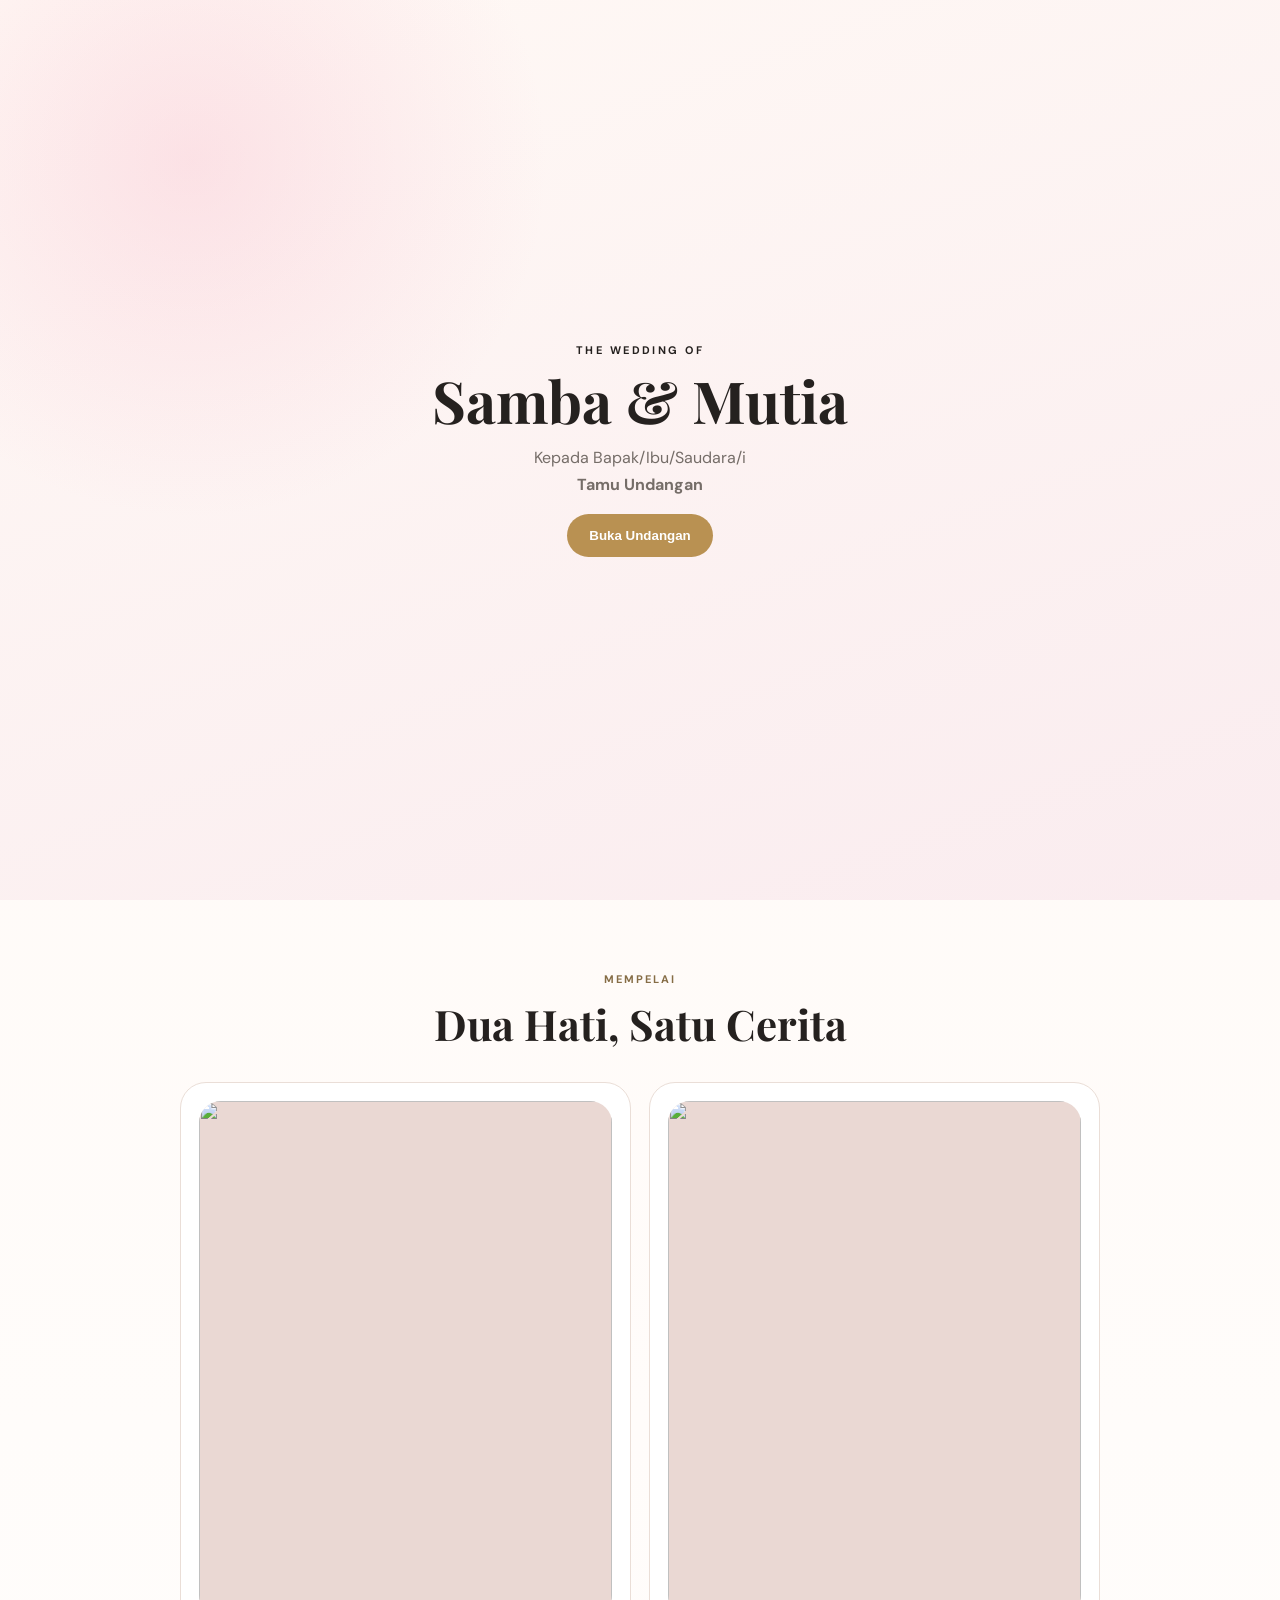
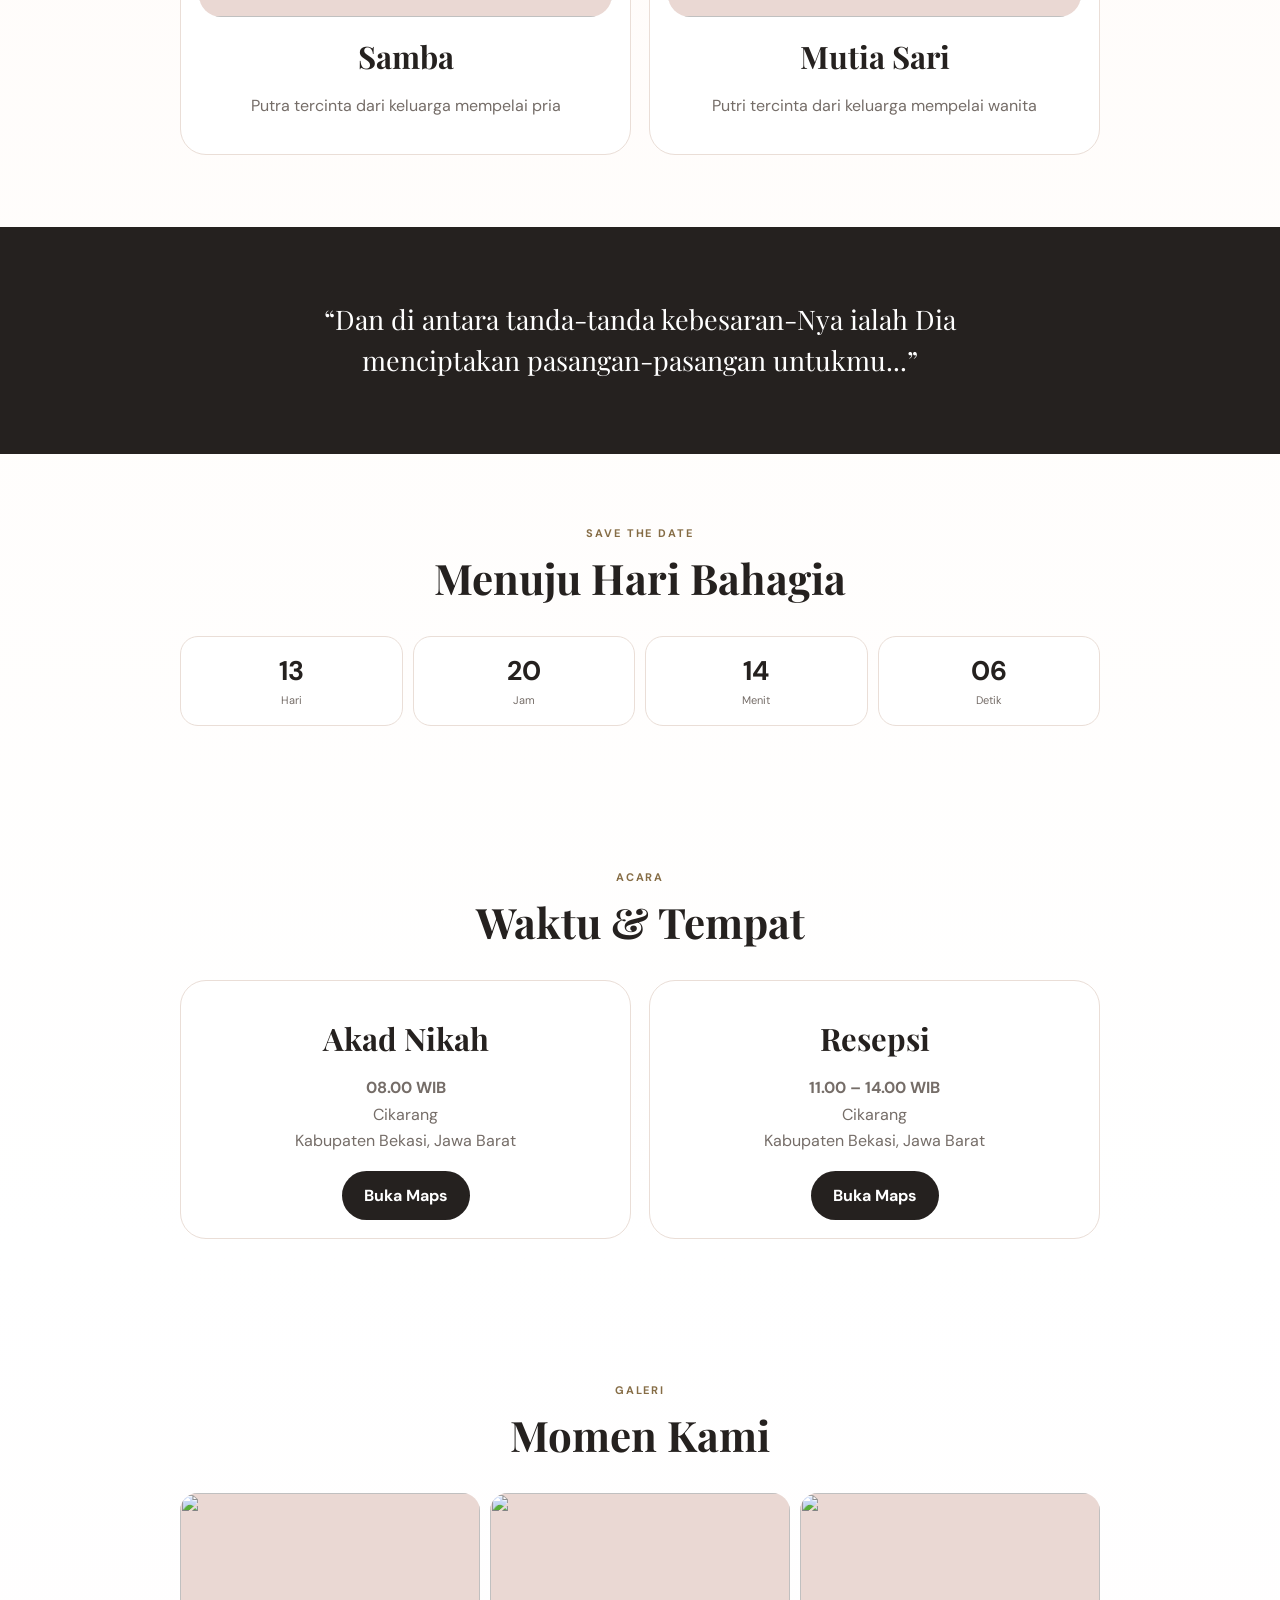
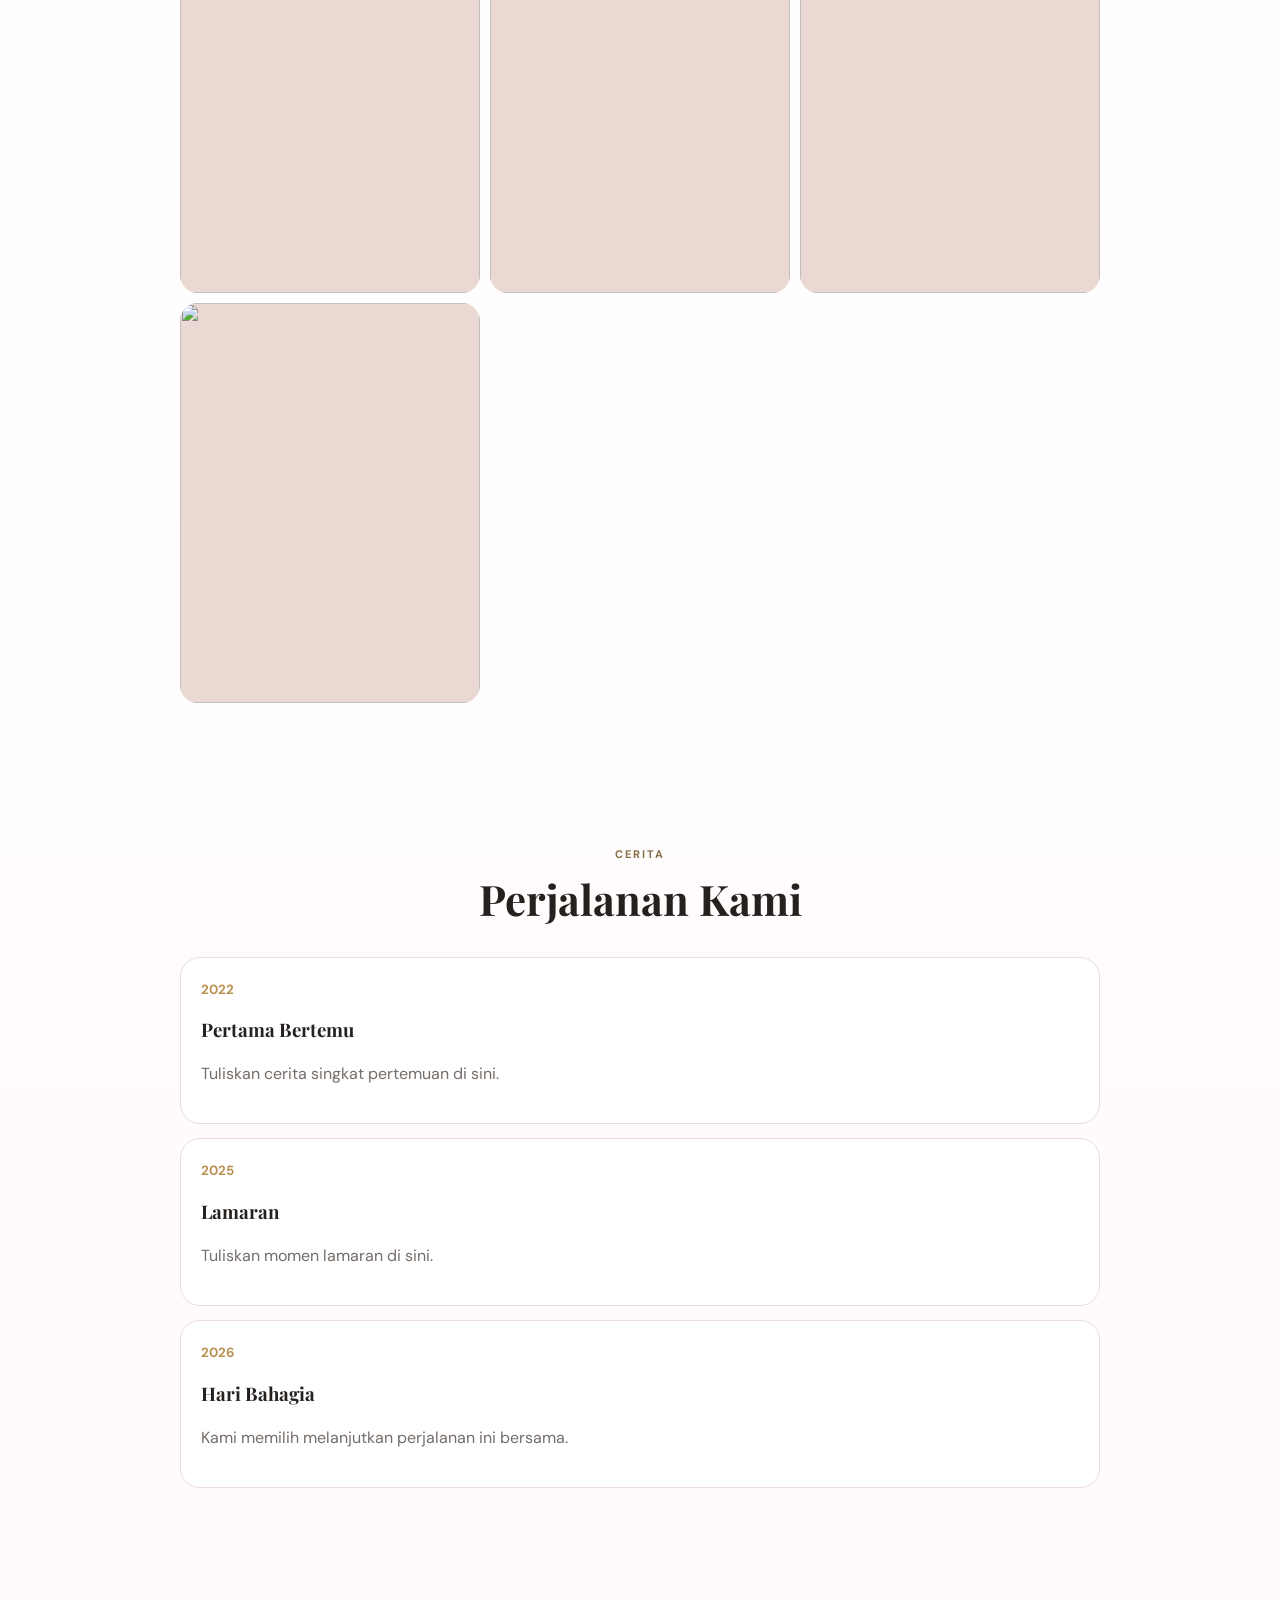
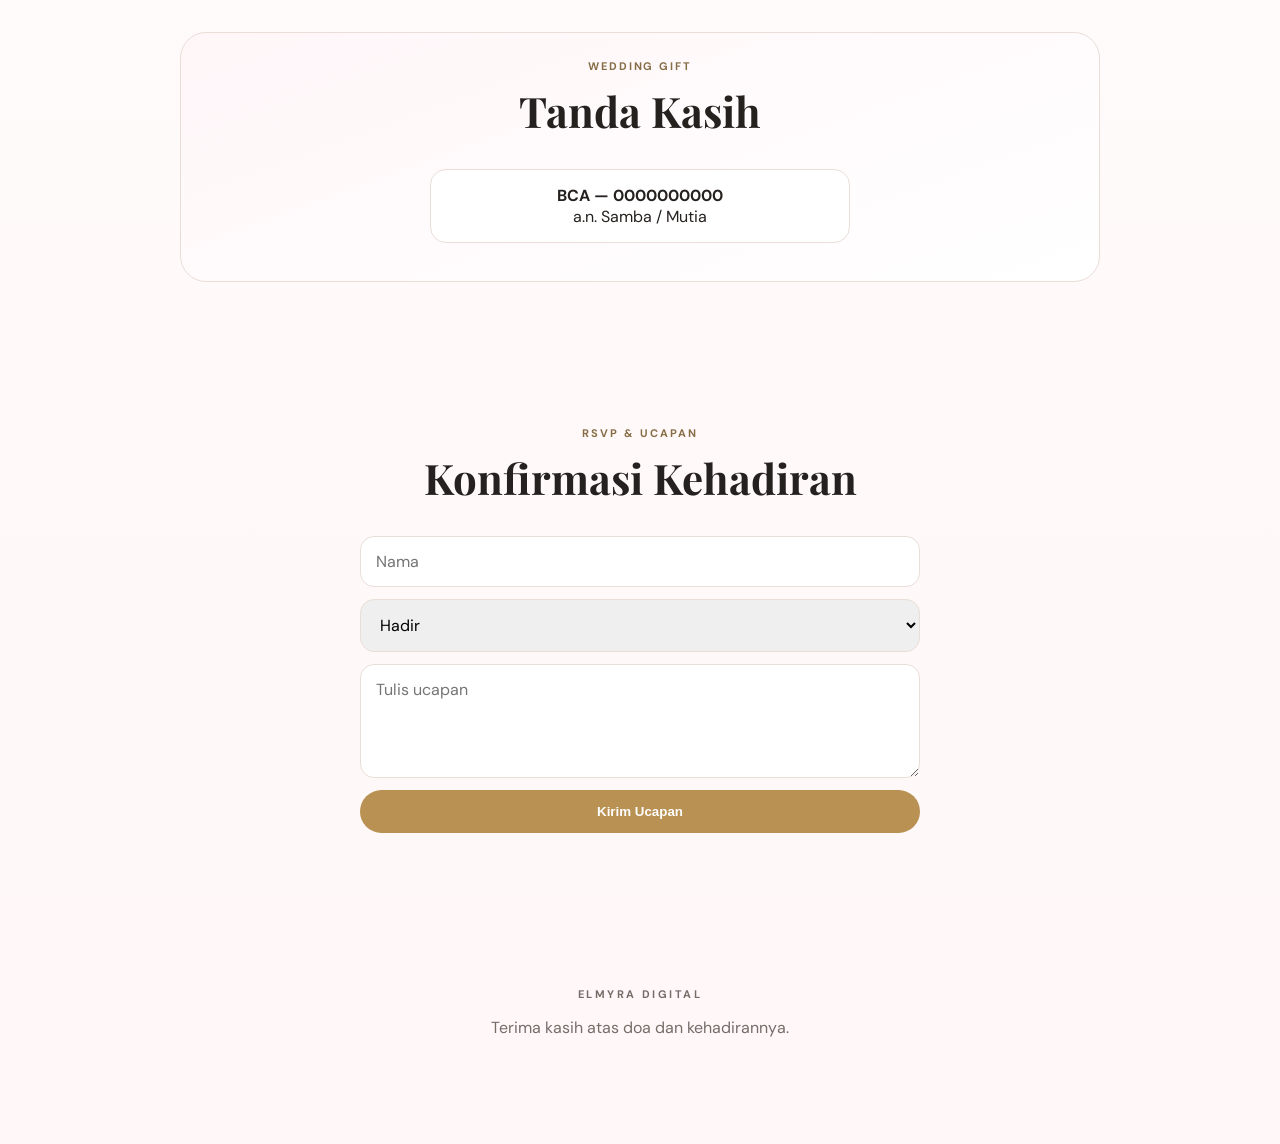
==== undangan/samba-mutia/index.html @ d0efc94f "Tambah sistem undangan digital" ====
<!doctype html>
<html lang="id">
<head>
<meta charset="utf-8">
<meta name="viewport" content="width=device-width,initial-scale=1,viewport-fit=cover">
<title>Undangan Pernikahan — Elmyra Digital</title>
<meta name="theme-color" content="#fff9f5">
<link rel="preconnect" href="https://fonts.googleapis.com">
<link rel="preconnect" href="https://fonts.gstatic.com" crossorigin>
<link href="https://fonts.googleapis.com/css2?family=DM+Sans:wght@400;500;600;700&family=Playfair+Display:wght@500;600;700&display=swap" rel="stylesheet">
<style>
:root{--bg:#fff9f5;--ink:#25211f;--muted:#756d68;--gold:#b99152;--pink:#f7b9ca;--line:#eaded7;--card:#fff}
*{box-sizing:border-box}html{scroll-behavior:smooth}body{margin:0;font-family:'DM Sans',sans-serif;background:linear-gradient(180deg,#fff9f5,#fff 48%,#fff7f8);color:var(--ink);overflow-x:hidden}h1,h2,h3{font-family:'Playfair Display',serif}img{width:100%;height:100%;object-fit:cover;display:block}
.cover{position:fixed;inset:0;z-index:999;background:radial-gradient(circle at 15% 18%,rgba(247,185,202,.35),transparent 27%),linear-gradient(160deg,#fff9f5,#faecef);display:grid;place-items:center;padding:24px;transition:.8s}.cover.hidden{opacity:0;visibility:hidden;pointer-events:none}.cover-card{text-align:center;max-width:430px}.mini{letter-spacing:.22em;font-size:11px;font-weight:700}.cover h1{font-size:58px;line-height:.95;margin:16px 0}.cover p{color:var(--muted);line-height:1.7}
.open-btn,.btn{border:0;border-radius:999px;padding:14px 22px;font-weight:700;cursor:pointer}.open-btn{background:var(--gold);color:#fff}.music{position:fixed;right:16px;bottom:18px;z-index:60;width:50px;height:50px;border:0;border-radius:50%;background:#25211f;color:#fff}
.hero{min-height:100svh;display:grid;place-items:center;text-align:center;padding:84px 20px 60px;background:radial-gradient(circle at 88% 15%,rgba(247,185,202,.28),transparent 25%),radial-gradient(circle at 10% 80%,rgba(185,145,82,.12),transparent 23%)}.hero-inner{max-width:680px}.hero .label{letter-spacing:.26em;font-size:12px;font-weight:700}.hero h1{font-size:clamp(54px,15vw,94px);line-height:.9;margin:18px 0}.amp{color:var(--gold)}.hero p{color:var(--muted);line-height:1.75}.date-pill{display:inline-block;margin-top:14px;border:1px solid var(--gold);padding:10px 16px;border-radius:999px;color:#6f5630;font-weight:700}
.container{width:min(920px,calc(100% - 28px));margin:auto}section{padding:72px 0}.eyebrow{text-align:center;letter-spacing:.18em;font-size:11px;font-weight:700;color:#866d46}.section-title{text-align:center;font-size:42px;margin:10px 0 30px}
.couple,.events{display:grid;grid-template-columns:1fr 1fr;gap:18px}.person,.event{background:#fff;border:1px solid var(--line);border-radius:26px;padding:18px;text-align:center}.photo{aspect-ratio:4/5;border-radius:22px;overflow:hidden;background:#ead8d3}.person h3,.event h3{font-size:31px;margin:18px 0 6px}.person p,.event p{color:var(--muted);line-height:1.65}
.quote{background:#25211f;color:#fff;text-align:center;padding:72px 20px}.quote p{max-width:720px;margin:auto;font-family:'Playfair Display';font-size:27px;line-height:1.55}
.countdown{display:grid;grid-template-columns:repeat(4,1fr);gap:10px}.count{background:#fff;border:1px solid var(--line);border-radius:18px;padding:16px 8px;text-align:center}.count strong{font-size:27px;display:block}.count span{font-size:11px;color:var(--muted)}
.btn{display:inline-block;background:#25211f;color:#fff;text-decoration:none}.gallery{display:grid;grid-template-columns:repeat(3,1fr);gap:10px}.gallery div{aspect-ratio:3/4;border-radius:18px;overflow:hidden;background:#ead8d3}.story{display:grid;gap:14px}.story-item{background:#fff;border:1px solid var(--line);border-radius:20px;padding:20px}.story-item small{color:var(--gold);font-weight:700}.story-item p{color:var(--muted);line-height:1.65}
.gift{background:linear-gradient(160deg,#fff6f8,#fff);border:1px solid var(--line);border-radius:26px;padding:26px;text-align:center}.bank{margin:12px auto;max-width:420px;padding:15px;border-radius:16px;background:#fff;border:1px solid var(--line)}
.rsvp{display:grid;gap:12px;max-width:560px;margin:auto}.rsvp input,.rsvp textarea,.rsvp select{width:100%;padding:14px 15px;border:1px solid var(--line);border-radius:14px;font:inherit}.guest-list{display:grid;gap:10px;margin-top:22px}.guest{background:#fff;border:1px solid var(--line);border-radius:16px;padding:14px}.guest small{color:var(--muted)}
footer{text-align:center;padding:60px 20px 90px;color:var(--muted)}.reveal{opacity:0;transform:translateY(20px);transition:.7s}.reveal.show{opacity:1;transform:none}
@media(max-width:700px){.couple,.events{grid-template-columns:1fr}.gallery{grid-template-columns:1fr 1fr}.section-title{font-size:36px}.countdown{gap:6px}.hero h1{font-size:58px}}
</style>
</head>
<body>
<div class="cover" id="cover"><div class="cover-card"><div class="mini">THE WEDDING OF</div><h1 id="coverNames">NAMA & NAMA</h1><p>Kepada Bapak/Ibu/Saudara/i<br><strong id="guestName">Tamu Undangan</strong></p><button class="open-btn" id="openInvite">Buka Undangan</button></div></div>
<button class="music" id="musicBtn">♫</button><audio id="music" loop></audio>
<section class="hero"><div class="hero-inner reveal"><div class="label">THE WEDDING OF</div><h1><span id="groomName"></span> <span class="amp">&</span><br><span id="brideName"></span></h1><p id="heroText"></p><div class="date-pill" id="eventDateText"></div></div></section>
<section><div class="container"><div class="eyebrow">MEMPELAI</div><h2 class="section-title">Dua Hati, Satu Cerita</h2><div class="couple"><article class="person reveal"><div class="photo"><img id="groomPhoto"></div><h3 id="groomFull"></h3><p id="groomParents"></p></article><article class="person reveal"><div class="photo"><img id="bridePhoto"></div><h3 id="brideFull"></h3><p id="brideParents"></p></article></div></div></section>
<section class="quote"><p id="quoteText"></p></section>
<section><div class="container"><div class="eyebrow">SAVE THE DATE</div><h2 class="section-title">Menuju Hari Bahagia</h2><div class="countdown"><div class="count"><strong id="days">00</strong><span>Hari</span></div><div class="count"><strong id="hours">00</strong><span>Jam</span></div><div class="count"><strong id="minutes">00</strong><span>Menit</span></div><div class="count"><strong id="seconds">00</strong><span>Detik</span></div></div></div></section>
<section><div class="container"><div class="eyebrow">ACARA</div><h2 class="section-title">Waktu & Tempat</h2><div class="events"><article class="event reveal"><h3>Akad Nikah</h3><p id="akadDetail"></p><a class="btn" id="akadMap" target="_blank">Buka Maps</a></article><article class="event reveal"><h3>Resepsi</h3><p id="receptionDetail"></p><a class="btn" id="receptionMap" target="_blank">Buka Maps</a></article></div></div></section>
<section><div class="container"><div class="eyebrow">GALERI</div><h2 class="section-title">Momen Kami</h2><div class="gallery" id="gallery"></div></div></section>
<section><div class="container"><div class="eyebrow">CERITA</div><h2 class="section-title">Perjalanan Kami</h2><div class="story" id="story"></div></div></section>
<section><div class="container"><div class="gift reveal"><div class="eyebrow">WEDDING GIFT</div><h2 class="section-title">Tanda Kasih</h2><div id="banks"></div></div></div></section>
<section><div class="container"><div class="eyebrow">RSVP & UCAPAN</div><h2 class="section-title">Konfirmasi Kehadiran</h2><form class="rsvp" id="rsvpForm"><input id="name" placeholder="Nama" required><select id="attendance"><option>Hadir</option><option>Tidak Hadir</option></select><textarea id="message" rows="4" placeholder="Tulis ucapan"></textarea><button class="open-btn">Kirim Ucapan</button></form><div class="guest-list" id="guestList"></div></div></section>
<footer><div class="mini">ELMYRA DIGITAL</div><p>Terima kasih atas doa dan kehadirannya.</p></footer>
<script>
const CONFIG={
slug:'samba-mutia',
groom:{name:'Samba',short:'Samba',parents:'Putra tercinta dari keluarga mempelai pria',photo:'https://images.unsplash.com/photo-1519741497674-611481863552?auto=format&fit=crop&w=900&q=80'},
bride:{name:'Mutia Sari',short:'Mutia',parents:'Putri tercinta dari keluarga mempelai wanita',photo:'https://images.unsplash.com/photo-1511285560929-80b456fea0bc?auto=format&fit=crop&w=900&q=80'},
eventDate:'2026-12-20T09:00:00+07:00',eventDateText:'Minggu, 20 Desember 2026',
heroText:'Dengan penuh rasa syukur, kami mengundang Anda untuk hadir dan menjadi bagian dari hari bahagia kami.',
quote:'“Dan di antara tanda-tanda kebesaran-Nya ialah Dia menciptakan pasangan-pasangan untukmu...”',
music:'',
akad:{time:'08.00 WIB',place:'Cikarang',address:'Kabupaten Bekasi, Jawa Barat',map:'https://maps.google.com'},
reception:{time:'11.00 – 14.00 WIB',place:'Cikarang',address:'Kabupaten Bekasi, Jawa Barat',map:'https://maps.google.com'},
gallery:['https://images.unsplash.com/photo-1519741497674-611481863552?auto=format&fit=crop&w=900&q=80','https://images.unsplash.com/photo-1511285560929-80b456fea0bc?auto=format&fit=crop&w=900&q=80','https://images.unsplash.com/photo-1519225421980-715cb0215aed?auto=format&fit=crop&w=900&q=80','https://images.unsplash.com/photo-1519741347686-c1e0aadf4611?auto=format&fit=crop&w=900&q=80'],
story:[{date:'2022',title:'Pertama Bertemu',text:'Tuliskan cerita singkat pertemuan di sini.'},{date:'2025',title:'Lamaran',text:'Tuliskan momen lamaran di sini.'},{date:'2026',title:'Hari Bahagia',text:'Kami memilih melanjutkan perjalanan ini bersama.'}],
banks:[{bank:'BCA',number:'0000000000',name:'Samba / Mutia'}]
};
const $=s=>document.querySelector(s),set=(s,v)=>$(s).textContent=v;
function render(){set('#coverNames',`${CONFIG.groom.short} & ${CONFIG.bride.short}`);set('#groomName',CONFIG.groom.short);set('#brideName',CONFIG.bride.short);set('#groomFull',CONFIG.groom.name);set('#brideFull',CONFIG.bride.name);set('#groomParents',CONFIG.groom.parents);set('#brideParents',CONFIG.bride.parents);set('#heroText',CONFIG.heroText);set('#eventDateText',CONFIG.eventDateText);set('#quoteText',CONFIG.quote);$('#groomPhoto').src=CONFIG.groom.photo;$('#bridePhoto').src=CONFIG.bride.photo;$('#music').src=CONFIG.music;$('#akadDetail').innerHTML=`<strong>${CONFIG.akad.time}</strong><br>${CONFIG.akad.place}<br>${CONFIG.akad.address}`;$('#receptionDetail').innerHTML=`<strong>${CONFIG.reception.time}</strong><br>${CONFIG.reception.place}<br>${CONFIG.reception.address}`;$('#akadMap').href=CONFIG.akad.map;$('#receptionMap').href=CONFIG.reception.map;$('#gallery').innerHTML=CONFIG.gallery.map(x=>`<div class="reveal"><img src="${x}"></div>`).join('');$('#story').innerHTML=CONFIG.story.map(x=>`<article class="story-item reveal"><small>${x.date}</small><h3>${x.title}</h3><p>${x.text}</p></article>`).join('');$('#banks').innerHTML=CONFIG.banks.map(x=>`<div class="bank"><strong>${x.bank} — ${x.number}</strong><br>a.n. ${x.name}</div>`).join('');const q=new URLSearchParams(location.search).get('to');if(q)set('#guestName',q.replaceAll('+',' '))}
function tick(){const d=new Date(CONFIG.eventDate)-new Date();if(d<=0)return;set('#days',String(Math.floor(d/86400000)).padStart(2,'0'));set('#hours',String(Math.floor(d/3600000)%24).padStart(2,'0'));set('#minutes',String(Math.floor(d/60000)%60).padStart(2,'0'));set('#seconds',String(Math.floor(d/1000)%60).padStart(2,'0'))}
let playing=false;$('#openInvite').onclick=async()=>{$('#cover').classList.add('hidden');if(CONFIG.music){try{await $('#music').play();playing=true}catch(e){}}};$('#musicBtn').onclick=async()=>{if(!CONFIG.music)return alert('Musik belum diatur.');if(playing){$('#music').pause();playing=false}else{await $('#music').play();playing=true}};
$('#rsvpForm').onsubmit=e=>{e.preventDefault();const k='elmyra-rsvp-'+CONFIG.slug,arr=JSON.parse(localStorage.getItem(k)||'[]');arr.unshift({name:$('#name').value,attendance:$('#attendance').value,message:$('#message').value});localStorage.setItem(k,JSON.stringify(arr));draw();e.target.reset()};function draw(){const arr=JSON.parse(localStorage.getItem('elmyra-rsvp-'+CONFIG.slug)||'[]');$('#guestList').innerHTML=arr.map(x=>`<div class="guest"><strong>${x.name} · ${x.attendance}</strong><br><small>${x.message||'—'}</small></div>`).join('')}
const io=new IntersectionObserver(es=>es.forEach(e=>{if(e.isIntersecting)e.target.classList.add('show')}),{threshold:.12});render();tick();setInterval(tick,1000);draw();document.querySelectorAll('.reveal').forEach(x=>io.observe(x));
</script>
</body></html>
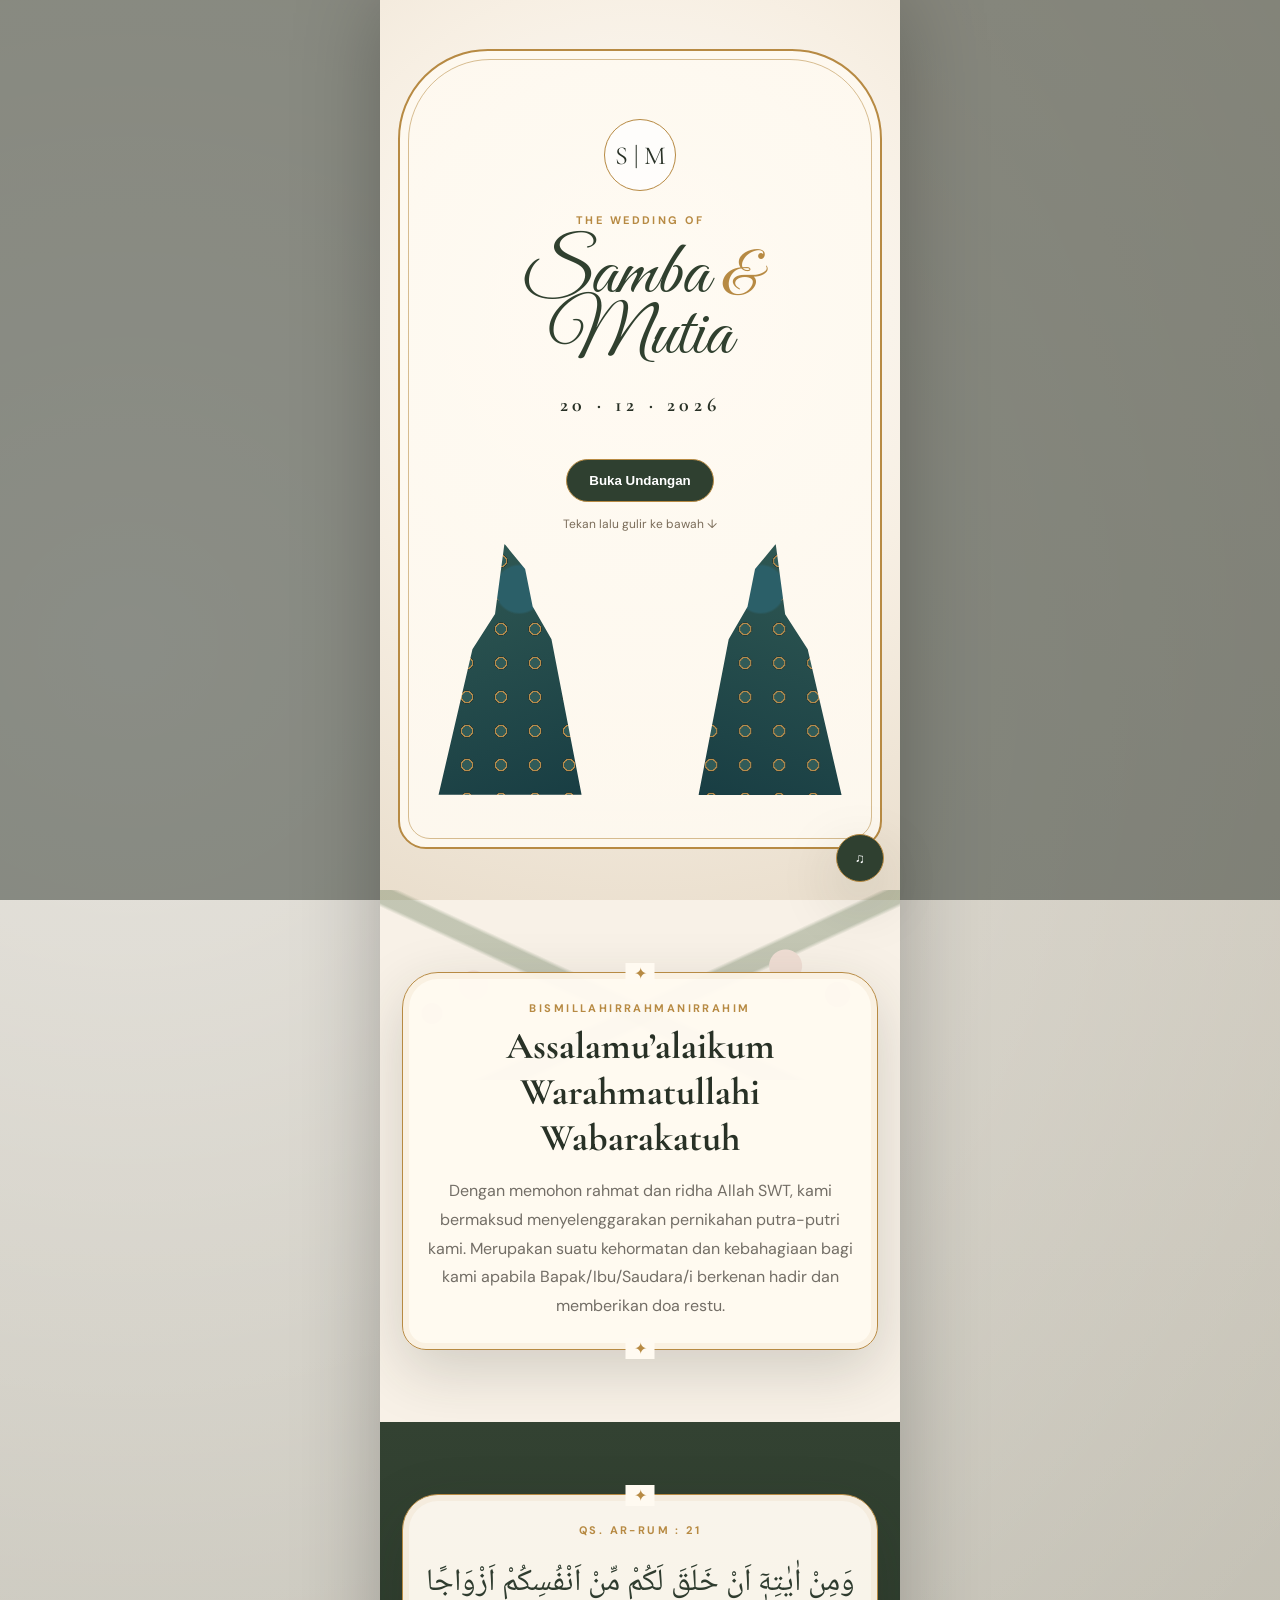
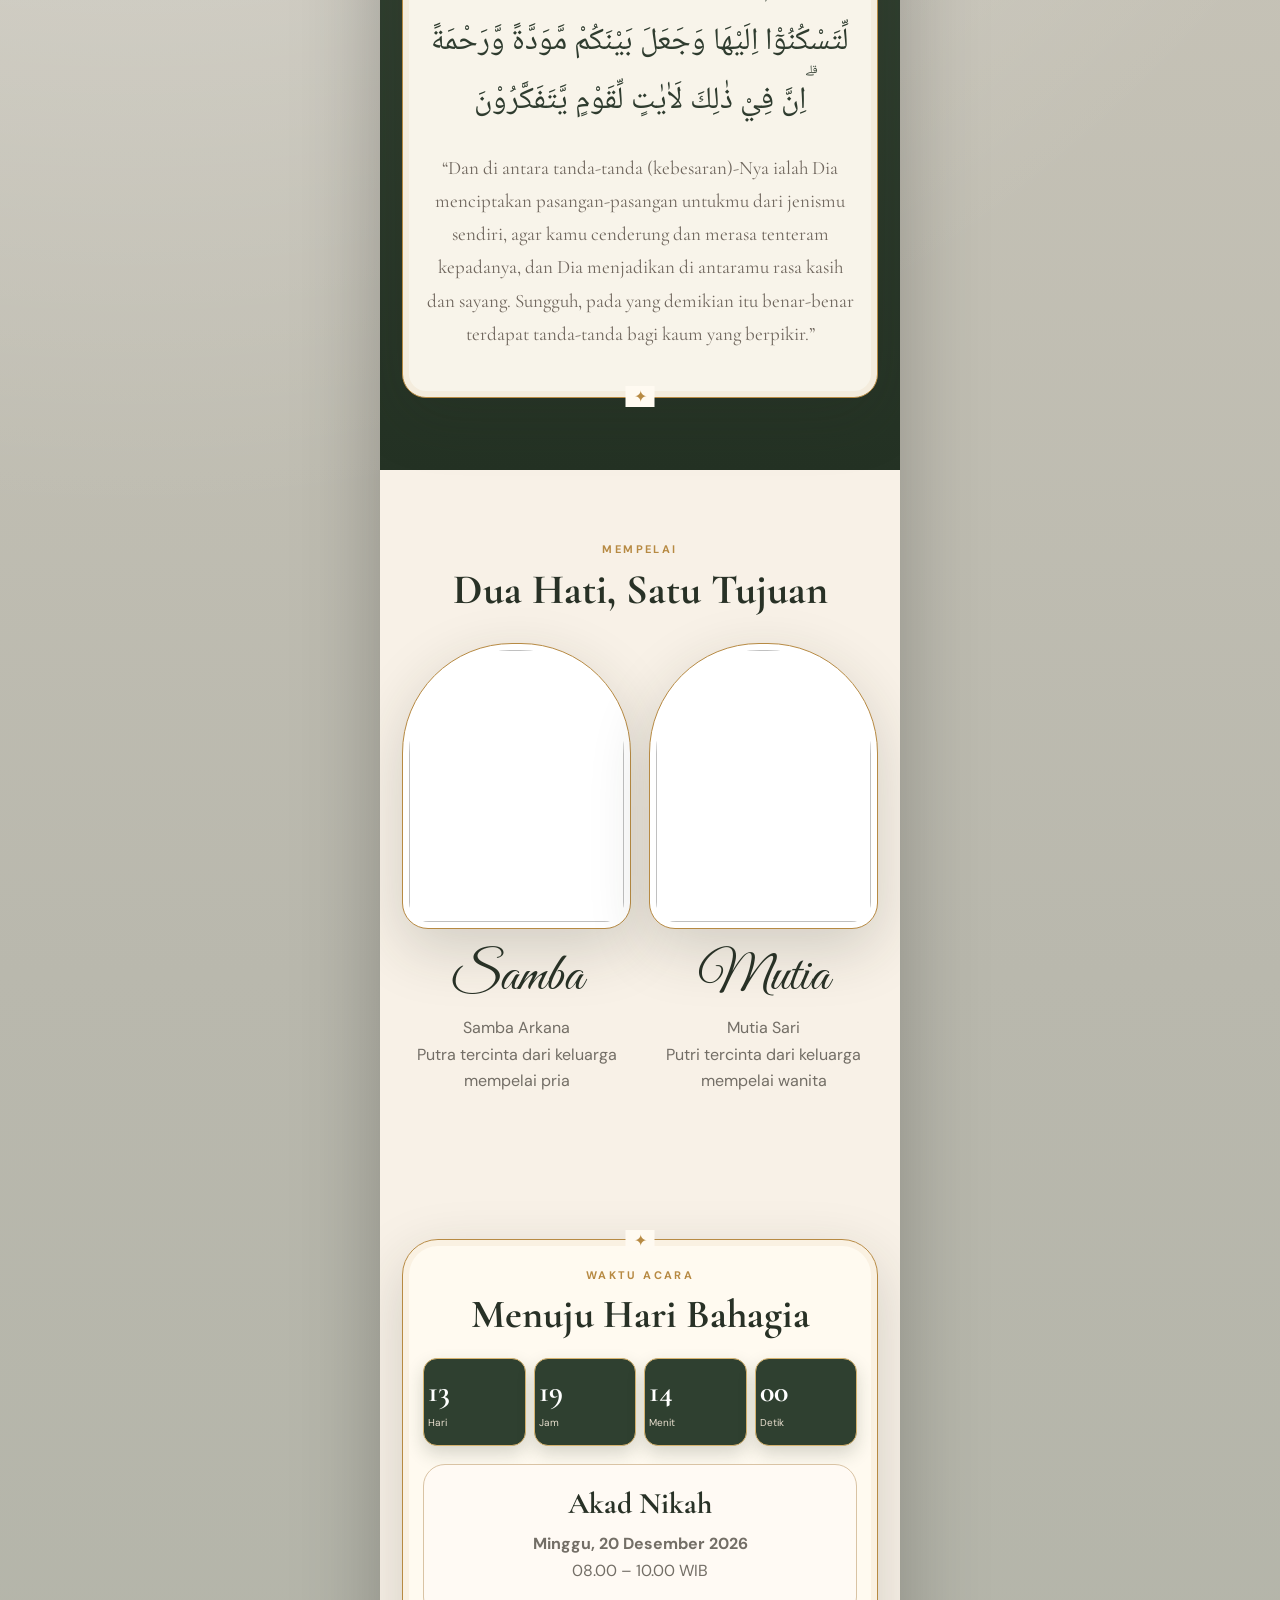
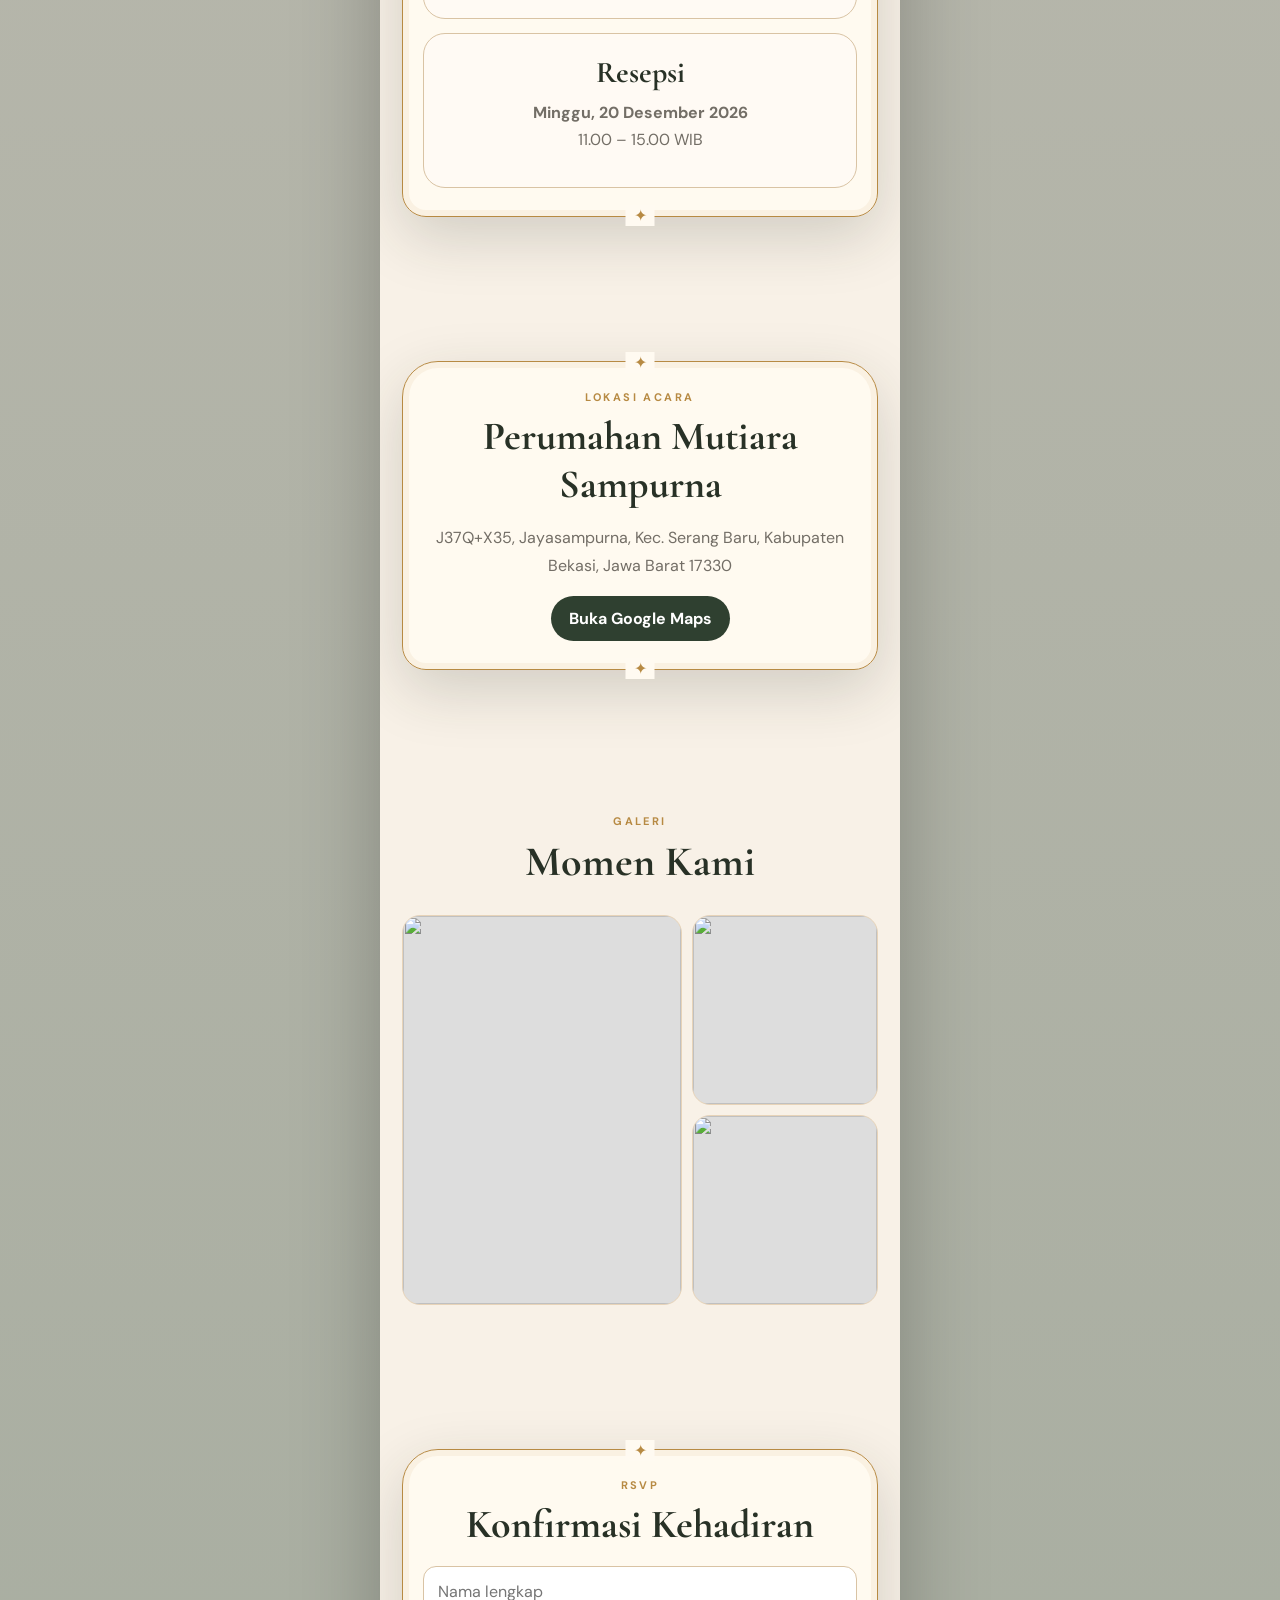
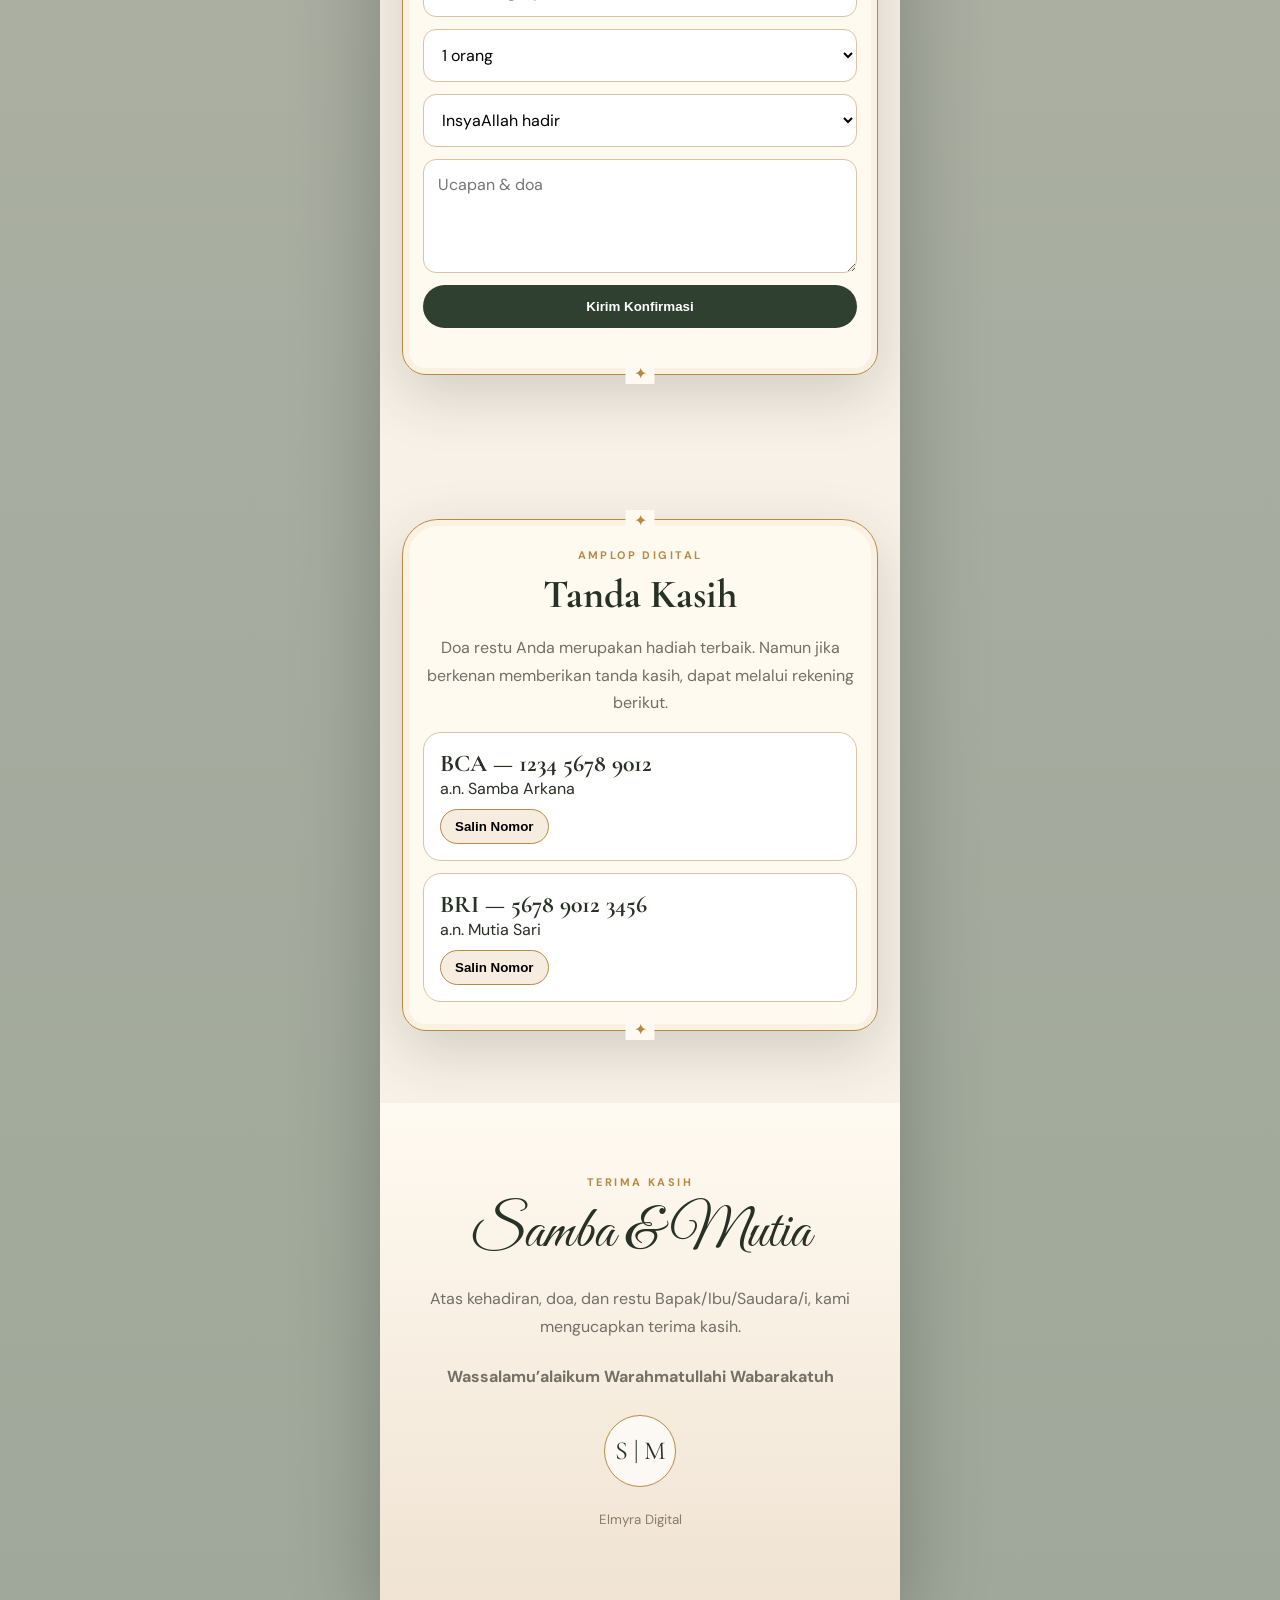
==== commit 7abd2cbb: "Upgrade Royal Botanical V2" ====
--- a/undangan/samba-mutia/index.html
+++ b/undangan/samba-mutia/index.html
@@ -3,61 +3,220 @@
 <head>
 <meta charset="utf-8">
 <meta name="viewport" content="width=device-width,initial-scale=1,viewport-fit=cover">
-<title>Undangan Pernikahan — Elmyra Digital</title>
-<meta name="theme-color" content="#fff9f5">
+<meta name="theme-color" content="#efe6d9">
+<title>Samba & Mutia — Elmyra Digital</title>
 <link rel="preconnect" href="https://fonts.googleapis.com">
 <link rel="preconnect" href="https://fonts.gstatic.com" crossorigin>
-<link href="https://fonts.googleapis.com/css2?family=DM+Sans:wght@400;500;600;700&family=Playfair+Display:wght@500;600;700&display=swap" rel="stylesheet">
+<link href="https://fonts.googleapis.com/css2?family=Cormorant+Garamond:wght@500;600;700&family=Great+Vibes&family=DM+Sans:wght@400;500;600;700&family=Noto+Naskh+Arabic:wght@500;600&display=swap" rel="stylesheet">
 <style>
-:root{--bg:#fff9f5;--ink:#25211f;--muted:#756d68;--gold:#b99152;--pink:#f7b9ca;--line:#eaded7;--card:#fff}
-*{box-sizing:border-box}html{scroll-behavior:smooth}body{margin:0;font-family:'DM Sans',sans-serif;background:linear-gradient(180deg,#fff9f5,#fff 48%,#fff7f8);color:var(--ink);overflow-x:hidden}h1,h2,h3{font-family:'Playfair Display',serif}img{width:100%;height:100%;object-fit:cover;display:block}
-.cover{position:fixed;inset:0;z-index:999;background:radial-gradient(circle at 15% 18%,rgba(247,185,202,.35),transparent 27%),linear-gradient(160deg,#fff9f5,#faecef);display:grid;place-items:center;padding:24px;transition:.8s}.cover.hidden{opacity:0;visibility:hidden;pointer-events:none}.cover-card{text-align:center;max-width:430px}.mini{letter-spacing:.22em;font-size:11px;font-weight:700}.cover h1{font-size:58px;line-height:.95;margin:16px 0}.cover p{color:var(--muted);line-height:1.7}
-.open-btn,.btn{border:0;border-radius:999px;padding:14px 22px;font-weight:700;cursor:pointer}.open-btn{background:var(--gold);color:#fff}.music{position:fixed;right:16px;bottom:18px;z-index:60;width:50px;height:50px;border:0;border-radius:50%;background:#25211f;color:#fff}
-.hero{min-height:100svh;display:grid;place-items:center;text-align:center;padding:84px 20px 60px;background:radial-gradient(circle at 88% 15%,rgba(247,185,202,.28),transparent 25%),radial-gradient(circle at 10% 80%,rgba(185,145,82,.12),transparent 23%)}.hero-inner{max-width:680px}.hero .label{letter-spacing:.26em;font-size:12px;font-weight:700}.hero h1{font-size:clamp(54px,15vw,94px);line-height:.9;margin:18px 0}.amp{color:var(--gold)}.hero p{color:var(--muted);line-height:1.75}.date-pill{display:inline-block;margin-top:14px;border:1px solid var(--gold);padding:10px 16px;border-radius:999px;color:#6f5630;font-weight:700}
-.container{width:min(920px,calc(100% - 28px));margin:auto}section{padding:72px 0}.eyebrow{text-align:center;letter-spacing:.18em;font-size:11px;font-weight:700;color:#866d46}.section-title{text-align:center;font-size:42px;margin:10px 0 30px}
-.couple,.events{display:grid;grid-template-columns:1fr 1fr;gap:18px}.person,.event{background:#fff;border:1px solid var(--line);border-radius:26px;padding:18px;text-align:center}.photo{aspect-ratio:4/5;border-radius:22px;overflow:hidden;background:#ead8d3}.person h3,.event h3{font-size:31px;margin:18px 0 6px}.person p,.event p{color:var(--muted);line-height:1.65}
-.quote{background:#25211f;color:#fff;text-align:center;padding:72px 20px}.quote p{max-width:720px;margin:auto;font-family:'Playfair Display';font-size:27px;line-height:1.55}
-.countdown{display:grid;grid-template-columns:repeat(4,1fr);gap:10px}.count{background:#fff;border:1px solid var(--line);border-radius:18px;padding:16px 8px;text-align:center}.count strong{font-size:27px;display:block}.count span{font-size:11px;color:var(--muted)}
-.btn{display:inline-block;background:#25211f;color:#fff;text-decoration:none}.gallery{display:grid;grid-template-columns:repeat(3,1fr);gap:10px}.gallery div{aspect-ratio:3/4;border-radius:18px;overflow:hidden;background:#ead8d3}.story{display:grid;gap:14px}.story-item{background:#fff;border:1px solid var(--line);border-radius:20px;padding:20px}.story-item small{color:var(--gold);font-weight:700}.story-item p{color:var(--muted);line-height:1.65}
-.gift{background:linear-gradient(160deg,#fff6f8,#fff);border:1px solid var(--line);border-radius:26px;padding:26px;text-align:center}.bank{margin:12px auto;max-width:420px;padding:15px;border-radius:16px;background:#fff;border:1px solid var(--line)}
-.rsvp{display:grid;gap:12px;max-width:560px;margin:auto}.rsvp input,.rsvp textarea,.rsvp select{width:100%;padding:14px 15px;border:1px solid var(--line);border-radius:14px;font:inherit}.guest-list{display:grid;gap:10px;margin-top:22px}.guest{background:#fff;border:1px solid var(--line);border-radius:16px;padding:14px}.guest small{color:var(--muted)}
-footer{text-align:center;padding:60px 20px 90px;color:var(--muted)}.reveal{opacity:0;transform:translateY(20px);transition:.7s}.reveal.show{opacity:1;transform:none}
-@media(max-width:700px){.couple,.events{grid-template-columns:1fr}.gallery{grid-template-columns:1fr 1fr}.section-title{font-size:36px}.countdown{gap:6px}.hero h1{font-size:58px}}
+:root{
+  --cream:#f8f1e7; --paper:#fffaf1; --ink:#283126; --muted:#736e66;
+  --gold:#b78a43; --gold2:#d6b36f; --sage:#526450; --deep:#2f4030;
+  --pink:#dca8a0; --line:#d9c3a4; --shadow:0 20px 60px rgba(39,43,31,.18);
+}
+*{box-sizing:border-box} html{scroll-behavior:smooth}
+body{margin:0;font-family:'DM Sans',sans-serif;color:var(--ink);background:
+radial-gradient(circle at 10% 10%,rgba(255,255,255,.5),transparent 25%),
+linear-gradient(180deg,#d8d1c4,#b9b8ad 40%,#9fa89a);overflow-x:hidden}
+body:before{content:"";position:fixed;inset:0;z-index:-2;background:
+url('https://images.unsplash.com/photo-1523438885200-e635ba2c371e?auto=format&fit=crop&w=1600&q=75') center/cover;filter:blur(7px) saturate(.85);transform:scale(1.05)}
+body:after{content:"";position:fixed;inset:0;z-index:-1;background:rgba(29,38,29,.46)}
+main{width:min(100%,520px);margin:auto;background:var(--cream);box-shadow:0 0 80px rgba(0,0,0,.25);min-height:100vh;overflow:hidden}
+h1,h2,h3{font-family:'Cormorant Garamond',serif}
+.script{font-family:'Great Vibes',cursive}
+section{position:relative;padding:72px 22px}
+.frame{position:relative;background:rgba(255,250,241,.97);border:1.5px solid var(--gold);border-radius:36px 36px 24px 24px;padding:28px 20px;box-shadow:inset 0 0 0 6px rgba(183,138,67,.08),var(--shadow)}
+.frame:before,.frame:after{content:"✦";position:absolute;left:50%;transform:translateX(-50%);color:var(--gold);background:var(--paper);padding:0 8px}
+.frame:before{top:-10px}.frame:after{bottom:-10px}
+.floral-top,.floral-bottom{position:absolute;left:0;right:0;height:190px;pointer-events:none;opacity:.95;background:
+radial-gradient(circle at 10% 65%,#e8c7bd 0 10px,transparent 11px),
+radial-gradient(circle at 18% 50%,#f3dfd4 0 14px,transparent 15px),
+radial-gradient(circle at 88% 55%,#e4b8b1 0 12px,transparent 13px),
+radial-gradient(circle at 78% 40%,#f0ded4 0 16px,transparent 17px),
+linear-gradient(25deg,transparent 0 40%,rgba(87,112,76,.35) 41% 45%,transparent 46%),
+linear-gradient(-25deg,transparent 0 40%,rgba(87,112,76,.35) 41% 45%,transparent 46%)}
+.floral-top{top:-10px}.floral-bottom{bottom:-20px;transform:rotate(180deg)}
+.eyebrow{text-align:center;letter-spacing:.22em;font-size:11px;font-weight:700;color:var(--gold)}
+.hero{min-height:100svh;display:grid;place-items:center;padding:34px 18px 42px;background:
+radial-gradient(circle at 50% 35%,rgba(255,255,255,.96),rgba(247,239,227,.92) 52%,rgba(232,220,202,.92) 100%)}
+.hero-card{width:100%;min-height:86svh;display:flex;flex-direction:column;justify-content:center;text-align:center;padding:42px 24px 34px;border:2px solid var(--gold);border-radius:90px 90px 28px 28px;position:relative;background:
+linear-gradient(rgba(255,250,241,.86),rgba(255,250,241,.9)),
+url('https://images.unsplash.com/photo-1507504031003-b417219a0fde?auto=format&fit=crop&w=1000&q=80') center/cover}
+.hero-card:before{content:"";position:absolute;inset:8px;border:1px solid rgba(183,138,67,.55);border-radius:82px 82px 22px 22px}
+.monogram{width:72px;height:72px;border:1px solid var(--gold);border-radius:50%;display:grid;place-items:center;margin:0 auto 22px;font-family:'Cormorant Garamond';font-size:26px;background:rgba(255,255,255,.72)}
+.hero h1{font-family:'Great Vibes';font-size:76px;line-height:.8;margin:18px 0 8px;font-weight:400;color:#30402f;position:relative}
+.hero .amp{color:var(--gold);font-size:.8em}
+.hero .date{font-family:'Cormorant Garamond';font-weight:700;letter-spacing:.23em;font-size:20px;margin:18px 0}
+.tap{margin:24px auto 0;border:1px solid var(--gold);background:var(--deep);color:#fff;border-radius:999px;padding:13px 22px;font-weight:700;position:relative;z-index:2}
+.scrollhint{font-size:12px;color:#7a6c59;margin-top:14px}
+.peacocks{display:flex;justify-content:space-between;gap:12px;align-items:flex-end;margin:12px -8px -8px}
+.peacock{width:42%;aspect-ratio:3/4;border-radius:50% 50% 10px 10px;background:
+radial-gradient(circle at 55% 18%,#2b5f68 0 10%,transparent 11%),
+radial-gradient(ellipse at center,#315b58 0 20%,#b88d4d 21% 25%,#273a34 26% 28%,transparent 29%) 0 0/34px 34px,
+linear-gradient(160deg,#315a54,#183d43);clip-path:polygon(47% 0,58% 10%,62% 25%,72% 38%,88% 100%,12% 100%,30% 42%,42% 28%)}
+.intro{text-align:center}
+.intro h2{font-size:38px;margin:8px 0 16px}.intro p{color:var(--muted);line-height:1.8;margin:0}
+.quran{background:linear-gradient(180deg,#334232,#243224);color:#fff}.quran .frame{background:rgba(255,250,241,.97);color:var(--ink)}
+.arabic{font-family:'Noto Naskh Arabic';font-size:31px;line-height:1.9;text-align:center;margin:18px 0;color:#2f3c2f}
+.translation{text-align:center;color:#6f665d;line-height:1.75;font-family:'Cormorant Garamond';font-size:19px}
+.couple{display:grid;gap:18px}.person{text-align:center}.portrait{aspect-ratio:4/5;border-radius:110px 110px 26px 26px;overflow:hidden;border:1.5px solid var(--gold);padding:6px;background:#fff;box-shadow:var(--shadow)}.portrait img{width:100%;height:100%;object-fit:cover;border-radius:104px 104px 20px 20px}
+.person h3{font-family:'Great Vibes';font-size:54px;font-weight:400;margin:14px 0 4px}.person p{color:var(--muted);line-height:1.65;margin:0}
+.countdown{display:grid;grid-template-columns:repeat(4,1fr);gap:8px;margin-top:20px}.count{background:var(--deep);color:#fff;border:1px solid var(--gold2);border-radius:14px;padding:14px 4px;box-shadow:0 8px 18px rgba(33,50,33,.18)}.count strong{font-family:'Cormorant Garamond';font-size:30px;display:block}.count span{font-size:10px;color:#e9dfcf}
+.events{display:grid;gap:14px}.event{background:#fffaf4;border:1px solid var(--line);border-radius:22px;padding:20px;text-align:center}.event h3{font-size:30px;margin:0 0 8px}.event p{color:var(--muted);line-height:1.7;margin:0 0 14px}.btn{display:inline-block;text-decoration:none;color:#fff;background:var(--deep);border-radius:999px;padding:12px 18px;font-weight:700}
+.gallery{display:grid;grid-template-columns:1.2fr .8fr;gap:10px}.gallery div{overflow:hidden;border-radius:18px;border:1px solid #e7d3b8;background:#ddd;min-height:190px}.gallery div:first-child{grid-row:span 2;min-height:390px}.gallery img{width:100%;height:100%;object-fit:cover}
+.rsvp{display:grid;gap:12px}.rsvp input,.rsvp select,.rsvp textarea{width:100%;padding:14px;border:1px solid var(--line);border-radius:13px;font:inherit;background:#fff}.rsvp button{border:0;background:var(--deep);color:#fff;padding:14px;border-radius:999px;font-weight:700}
+.gift{display:grid;gap:12px}.bank{background:#fff;border:1px solid var(--line);border-radius:18px;padding:16px}.bank strong{font-family:'Cormorant Garamond';font-size:24px}.copy{margin-top:10px;border:1px solid var(--gold);background:#f6ede0;border-radius:999px;padding:9px 14px;font-weight:700}
+.closing{text-align:center;background:linear-gradient(180deg,#fffaf1,#efe2d1);padding-bottom:100px}.closing h2{font-family:'Great Vibes';font-size:58px;font-weight:400;margin:8px 0}.closing p{color:var(--muted);line-height:1.75}
+.music{position:fixed;z-index:20;right:max(16px,calc((100vw - 520px)/2 + 16px));bottom:18px;width:48px;height:48px;border-radius:50%;border:1px solid var(--gold);background:var(--deep);color:#fff;box-shadow:var(--shadow)}
+.reveal{opacity:0;transform:translateY(18px);transition:.75s}.reveal.show{opacity:1;transform:none}
+@media(min-width:680px){.couple{grid-template-columns:1fr 1fr}.hero{padding-top:40px}.hero-card{min-height:800px}}
 </style>
 </head>
 <body>
-<div class="cover" id="cover"><div class="cover-card"><div class="mini">THE WEDDING OF</div><h1 id="coverNames">NAMA & NAMA</h1><p>Kepada Bapak/Ibu/Saudara/i<br><strong id="guestName">Tamu Undangan</strong></p><button class="open-btn" id="openInvite">Buka Undangan</button></div></div>
-<button class="music" id="musicBtn">♫</button><audio id="music" loop></audio>
-<section class="hero"><div class="hero-inner reveal"><div class="label">THE WEDDING OF</div><h1><span id="groomName"></span> <span class="amp">&</span><br><span id="brideName"></span></h1><p id="heroText"></p><div class="date-pill" id="eventDateText"></div></div></section>
-<section><div class="container"><div class="eyebrow">MEMPELAI</div><h2 class="section-title">Dua Hati, Satu Cerita</h2><div class="couple"><article class="person reveal"><div class="photo"><img id="groomPhoto"></div><h3 id="groomFull"></h3><p id="groomParents"></p></article><article class="person reveal"><div class="photo"><img id="bridePhoto"></div><h3 id="brideFull"></h3><p id="brideParents"></p></article></div></div></section>
-<section class="quote"><p id="quoteText"></p></section>
-<section><div class="container"><div class="eyebrow">SAVE THE DATE</div><h2 class="section-title">Menuju Hari Bahagia</h2><div class="countdown"><div class="count"><strong id="days">00</strong><span>Hari</span></div><div class="count"><strong id="hours">00</strong><span>Jam</span></div><div class="count"><strong id="minutes">00</strong><span>Menit</span></div><div class="count"><strong id="seconds">00</strong><span>Detik</span></div></div></div></section>
-<section><div class="container"><div class="eyebrow">ACARA</div><h2 class="section-title">Waktu & Tempat</h2><div class="events"><article class="event reveal"><h3>Akad Nikah</h3><p id="akadDetail"></p><a class="btn" id="akadMap" target="_blank">Buka Maps</a></article><article class="event reveal"><h3>Resepsi</h3><p id="receptionDetail"></p><a class="btn" id="receptionMap" target="_blank">Buka Maps</a></article></div></div></section>
-<section><div class="container"><div class="eyebrow">GALERI</div><h2 class="section-title">Momen Kami</h2><div class="gallery" id="gallery"></div></div></section>
-<section><div class="container"><div class="eyebrow">CERITA</div><h2 class="section-title">Perjalanan Kami</h2><div class="story" id="story"></div></div></section>
-<section><div class="container"><div class="gift reveal"><div class="eyebrow">WEDDING GIFT</div><h2 class="section-title">Tanda Kasih</h2><div id="banks"></div></div></div></section>
-<section><div class="container"><div class="eyebrow">RSVP & UCAPAN</div><h2 class="section-title">Konfirmasi Kehadiran</h2><form class="rsvp" id="rsvpForm"><input id="name" placeholder="Nama" required><select id="attendance"><option>Hadir</option><option>Tidak Hadir</option></select><textarea id="message" rows="4" placeholder="Tulis ucapan"></textarea><button class="open-btn">Kirim Ucapan</button></form><div class="guest-list" id="guestList"></div></div></section>
-<footer><div class="mini">ELMYRA DIGITAL</div><p>Terima kasih atas doa dan kehadirannya.</p></footer>
+<main>
+<button class="music" id="musicBtn">♫</button>
+<audio id="music" loop></audio>
+
+<section class="hero" id="top">
+  <div class="hero-card">
+    <div class="monogram">S | M</div>
+    <div class="eyebrow">THE WEDDING OF</div>
+    <h1>Samba <span class="amp">&</span><br>Mutia</h1>
+    <div class="date">20 · 12 · 2026</div>
+    <button class="tap" id="openBtn">Buka Undangan</button>
+    <div class="scrollhint">Tekan lalu gulir ke bawah ↓</div>
+    <div class="peacocks"><div class="peacock"></div><div class="peacock" style="transform:scaleX(-1)"></div></div>
+  </div>
+</section>
+
+<section class="intro">
+  <div class="floral-top"></div>
+  <div class="frame reveal">
+    <div class="eyebrow">BISMILLAHIRRAHMANIRRAHIM</div>
+    <h2>Assalamu’alaikum Warahmatullahi Wabarakatuh</h2>
+    <p>Dengan memohon rahmat dan ridha Allah SWT, kami bermaksud menyelenggarakan pernikahan putra-putri kami. Merupakan suatu kehormatan dan kebahagiaan bagi kami apabila Bapak/Ibu/Saudara/i berkenan hadir dan memberikan doa restu.</p>
+  </div>
+</section>
+
+<section class="quran">
+  <div class="frame reveal">
+    <div class="eyebrow">QS. AR-RUM : 21</div>
+    <div class="arabic" dir="rtl">وَمِنْ اٰيٰتِهٖٓ اَنْ خَلَقَ لَكُمْ مِّنْ اَنْفُسِكُمْ اَزْوَاجًا لِّتَسْكُنُوْٓا اِلَيْهَا وَجَعَلَ بَيْنَكُمْ مَّوَدَّةً وَّرَحْمَةً ۗاِنَّ فِيْ ذٰلِكَ لَاٰيٰتٍ لِّقَوْمٍ يَّتَفَكَّرُوْنَ</div>
+    <p class="translation">“Dan di antara tanda-tanda (kebesaran)-Nya ialah Dia menciptakan pasangan-pasangan untukmu dari jenismu sendiri, agar kamu cenderung dan merasa tenteram kepadanya, dan Dia menjadikan di antaramu rasa kasih dan sayang. Sungguh, pada yang demikian itu benar-benar terdapat tanda-tanda bagi kaum yang berpikir.”</p>
+  </div>
+</section>
+
+<section>
+  <div class="eyebrow">MEMPELAI</div>
+  <h2 style="text-align:center;font-size:42px;margin:8px 0 28px">Dua Hati, Satu Tujuan</h2>
+  <div class="couple">
+    <article class="person reveal">
+      <div class="portrait"><img src="https://images.unsplash.com/photo-1606800052052-a08af7148866?auto=format&fit=crop&w=900&q=85" alt=""></div>
+      <h3>Samba</h3>
+      <p>Samba Arkana<br>Putra tercinta dari keluarga mempelai pria</p>
+    </article>
+    <article class="person reveal">
+      <div class="portrait"><img src="https://images.unsplash.com/photo-1591604466107-ec97de577aff?auto=format&fit=crop&w=900&q=85" alt=""></div>
+      <h3>Mutia</h3>
+      <p>Mutia Sari<br>Putri tercinta dari keluarga mempelai wanita</p>
+    </article>
+  </div>
+</section>
+
+<section>
+  <div class="frame reveal">
+    <div class="eyebrow">WAKTU ACARA</div>
+    <h2 style="text-align:center;font-size:40px;margin:8px 0">Menuju Hari Bahagia</h2>
+    <div class="countdown">
+      <div class="count"><strong id="d">00</strong><span>Hari</span></div>
+      <div class="count"><strong id="h">00</strong><span>Jam</span></div>
+      <div class="count"><strong id="m">00</strong><span>Menit</span></div>
+      <div class="count"><strong id="s">00</strong><span>Detik</span></div>
+    </div>
+    <div class="events" style="margin-top:18px">
+      <div class="event"><h3>Akad Nikah</h3><p><strong>Minggu, 20 Desember 2026</strong><br>08.00 – 10.00 WIB</p></div>
+      <div class="event"><h3>Resepsi</h3><p><strong>Minggu, 20 Desember 2026</strong><br>11.00 – 15.00 WIB</p></div>
+    </div>
+  </div>
+</section>
+
+<section>
+  <div class="frame reveal">
+    <div class="eyebrow">LOKASI ACARA</div>
+    <h2 style="text-align:center;font-size:40px;margin:8px 0 12px">Perumahan Mutiara Sampurna</h2>
+    <p style="text-align:center;color:var(--muted);line-height:1.75">J37Q+X35, Jayasampurna, Kec. Serang Baru, Kabupaten Bekasi, Jawa Barat 17330</p>
+    <div style="text-align:center"><a class="btn" href="https://maps.google.com/?q=J37Q%2BX35%20Jayasampurna%20Bekasi" target="_blank">Buka Google Maps</a></div>
+  </div>
+</section>
+
+<section>
+  <div class="eyebrow">GALERI</div>
+  <h2 style="text-align:center;font-size:42px;margin:8px 0 28px">Momen Kami</h2>
+  <div class="gallery">
+    <div class="reveal"><img src="https://images.unsplash.com/photo-1519225421980-715cb0215aed?auto=format&fit=crop&w=900&q=85"></div>
+    <div class="reveal"><img src="https://images.unsplash.com/photo-1519741497674-611481863552?auto=format&fit=crop&w=900&q=85"></div>
+    <div class="reveal"><img src="https://images.unsplash.com/photo-1511285560929-80b456fea0bc?auto=format&fit=crop&w=900&q=85"></div>
+  </div>
+</section>
+
+<section>
+  <div class="frame reveal">
+    <div class="eyebrow">RSVP</div>
+    <h2 style="text-align:center;font-size:40px;margin:8px 0 18px">Konfirmasi Kehadiran</h2>
+    <form class="rsvp" id="rsvp">
+      <input id="rsvpName" placeholder="Nama lengkap" required>
+      <select id="rsvpCount"><option>1 orang</option><option>2 orang</option><option>3 orang</option><option>4 orang</option></select>
+      <select id="rsvpStatus"><option>InsyaAllah hadir</option><option>Tidak dapat hadir</option></select>
+      <textarea id="rsvpMsg" rows="4" placeholder="Ucapan & doa"></textarea>
+      <button>Kirim Konfirmasi</button>
+    </form>
+    <div id="wishes" style="display:grid;gap:10px;margin-top:18px"></div>
+  </div>
+</section>
+
+<section>
+  <div class="frame reveal">
+    <div class="eyebrow">AMPLOP DIGITAL</div>
+    <h2 style="text-align:center;font-size:40px;margin:8px 0 10px">Tanda Kasih</h2>
+    <p style="text-align:center;color:var(--muted);line-height:1.7">Doa restu Anda merupakan hadiah terbaik. Namun jika berkenan memberikan tanda kasih, dapat melalui rekening berikut.</p>
+    <div class="gift">
+      <div class="bank"><strong>BCA — <span id="bca">1234 5678 9012</span></strong><br>a.n. Samba Arkana<br><button class="copy" onclick="copyText('bca',this)">Salin Nomor</button></div>
+      <div class="bank"><strong>BRI — <span id="bri">5678 9012 3456</span></strong><br>a.n. Mutia Sari<br><button class="copy" onclick="copyText('bri',this)">Salin Nomor</button></div>
+    </div>
+  </div>
+</section>
+
+<section class="closing">
+  <div class="eyebrow">TERIMA KASIH</div>
+  <h2>Samba & Mutia</h2>
+  <p>Atas kehadiran, doa, dan restu Bapak/Ibu/Saudara/i, kami mengucapkan terima kasih.</p>
+  <p style="margin-top:22px"><strong>Wassalamu’alaikum Warahmatullahi Wabarakatuh</strong></p>
+  <div class="monogram" style="margin-top:24px">S | M</div>
+  <small style="display:block;margin-top:24px;color:#8b7b68">Elmyra Digital</small>
+</section>
+</main>
+
 <script>
-const CONFIG={
-slug:'samba-mutia',
-groom:{name:'Samba',short:'Samba',parents:'Putra tercinta dari keluarga mempelai pria',photo:'https://images.unsplash.com/photo-1519741497674-611481863552?auto=format&fit=crop&w=900&q=80'},
-bride:{name:'Mutia Sari',short:'Mutia',parents:'Putri tercinta dari keluarga mempelai wanita',photo:'https://images.unsplash.com/photo-1511285560929-80b456fea0bc?auto=format&fit=crop&w=900&q=80'},
-eventDate:'2026-12-20T09:00:00+07:00',eventDateText:'Minggu, 20 Desember 2026',
-heroText:'Dengan penuh rasa syukur, kami mengundang Anda untuk hadir dan menjadi bagian dari hari bahagia kami.',
-quote:'“Dan di antara tanda-tanda kebesaran-Nya ialah Dia menciptakan pasangan-pasangan untukmu...”',
-music:'',
-akad:{time:'08.00 WIB',place:'Cikarang',address:'Kabupaten Bekasi, Jawa Barat',map:'https://maps.google.com'},
-reception:{time:'11.00 – 14.00 WIB',place:'Cikarang',address:'Kabupaten Bekasi, Jawa Barat',map:'https://maps.google.com'},
-gallery:['https://images.unsplash.com/photo-1519741497674-611481863552?auto=format&fit=crop&w=900&q=80','https://images.unsplash.com/photo-1511285560929-80b456fea0bc?auto=format&fit=crop&w=900&q=80','https://images.unsplash.com/photo-1519225421980-715cb0215aed?auto=format&fit=crop&w=900&q=80','https://images.unsplash.com/photo-1519741347686-c1e0aadf4611?auto=format&fit=crop&w=900&q=80'],
-story:[{date:'2022',title:'Pertama Bertemu',text:'Tuliskan cerita singkat pertemuan di sini.'},{date:'2025',title:'Lamaran',text:'Tuliskan momen lamaran di sini.'},{date:'2026',title:'Hari Bahagia',text:'Kami memilih melanjutkan perjalanan ini bersama.'}],
-banks:[{bank:'BCA',number:'0000000000',name:'Samba / Mutia'}]
-};
-const $=s=>document.querySelector(s),set=(s,v)=>$(s).textContent=v;
-function render(){set('#coverNames',`${CONFIG.groom.short} & ${CONFIG.bride.short}`);set('#groomName',CONFIG.groom.short);set('#brideName',CONFIG.bride.short);set('#groomFull',CONFIG.groom.name);set('#brideFull',CONFIG.bride.name);set('#groomParents',CONFIG.groom.parents);set('#brideParents',CONFIG.bride.parents);set('#heroText',CONFIG.heroText);set('#eventDateText',CONFIG.eventDateText);set('#quoteText',CONFIG.quote);$('#groomPhoto').src=CONFIG.groom.photo;$('#bridePhoto').src=CONFIG.bride.photo;$('#music').src=CONFIG.music;$('#akadDetail').innerHTML=`<strong>${CONFIG.akad.time}</strong><br>${CONFIG.akad.place}<br>${CONFIG.akad.address}`;$('#receptionDetail').innerHTML=`<strong>${CONFIG.reception.time}</strong><br>${CONFIG.reception.place}<br>${CONFIG.reception.address}`;$('#akadMap').href=CONFIG.akad.map;$('#receptionMap').href=CONFIG.reception.map;$('#gallery').innerHTML=CONFIG.gallery.map(x=>`<div class="reveal"><img src="${x}"></div>`).join('');$('#story').innerHTML=CONFIG.story.map(x=>`<article class="story-item reveal"><small>${x.date}</small><h3>${x.title}</h3><p>${x.text}</p></article>`).join('');$('#banks').innerHTML=CONFIG.banks.map(x=>`<div class="bank"><strong>${x.bank} — ${x.number}</strong><br>a.n. ${x.name}</div>`).join('');const q=new URLSearchParams(location.search).get('to');if(q)set('#guestName',q.replaceAll('+',' '))}
-function tick(){const d=new Date(CONFIG.eventDate)-new Date();if(d<=0)return;set('#days',String(Math.floor(d/86400000)).padStart(2,'0'));set('#hours',String(Math.floor(d/3600000)%24).padStart(2,'0'));set('#minutes',String(Math.floor(d/60000)%60).padStart(2,'0'));set('#seconds',String(Math.floor(d/1000)%60).padStart(2,'0'))}
-let playing=false;$('#openInvite').onclick=async()=>{$('#cover').classList.add('hidden');if(CONFIG.music){try{await $('#music').play();playing=true}catch(e){}}};$('#musicBtn').onclick=async()=>{if(!CONFIG.music)return alert('Musik belum diatur.');if(playing){$('#music').pause();playing=false}else{await $('#music').play();playing=true}};
-$('#rsvpForm').onsubmit=e=>{e.preventDefault();const k='elmyra-rsvp-'+CONFIG.slug,arr=JSON.parse(localStorage.getItem(k)||'[]');arr.unshift({name:$('#name').value,attendance:$('#attendance').value,message:$('#message').value});localStorage.setItem(k,JSON.stringify(arr));draw();e.target.reset()};function draw(){const arr=JSON.parse(localStorage.getItem('elmyra-rsvp-'+CONFIG.slug)||'[]');$('#guestList').innerHTML=arr.map(x=>`<div class="guest"><strong>${x.name} · ${x.attendance}</strong><br><small>${x.message||'—'}</small></div>`).join('')}
-const io=new IntersectionObserver(es=>es.forEach(e=>{if(e.isIntersecting)e.target.classList.add('show')}),{threshold:.12});render();tick();setInterval(tick,1000);draw();document.querySelectorAll('.reveal').forEach(x=>io.observe(x));
+const target=new Date('2026-12-20T08:00:00+07:00');
+function tick(){let x=target-new Date();if(x<0)x=0;
+d.textContent=String(Math.floor(x/86400000)).padStart(2,'0');
+h.textContent=String(Math.floor(x/3600000)%24).padStart(2,'0');
+m.textContent=String(Math.floor(x/60000)%60).padStart(2,'0');
+s.textContent=String(Math.floor(x/1000)%60).padStart(2,'0')}
+tick();setInterval(tick,1000);
+
+const music=document.getElementById('music');let playing=false;
+openBtn.onclick=async()=>{document.querySelector('.intro').scrollIntoView({behavior:'smooth'});if(music.src){try{await music.play();playing=true}catch(e){}}};
+musicBtn.onclick=async()=>{if(!music.src)return alert('Musik belum dipasang.');if(playing){music.pause();playing=false}else{await music.play();playing=true}};
+
+function copyText(id,btn){navigator.clipboard.writeText(document.getElementById(id).textContent);btn.textContent='Tersalin ✓'}
+
+const key='elmyra-rsvp-samba-mutia';
+function drawWishes(){const arr=JSON.parse(localStorage.getItem(key)||'[]');wishes.innerHTML=arr.map(x=>`<div class="bank"><strong>${x.name}</strong><br><small>${x.status} · ${x.count}</small><p style="margin:8px 0 0;color:#71685f">${x.msg||'Semoga menjadi keluarga yang sakinah, mawaddah, warahmah.'}</p></div>`).join('')}
+rsvp.onsubmit=e=>{e.preventDefault();const arr=JSON.parse(localStorage.getItem(key)||'[]');arr.unshift({name:rsvpName.value,count:rsvpCount.value,status:rsvpStatus.value,msg:rsvpMsg.value});localStorage.setItem(key,JSON.stringify(arr));drawWishes();e.target.reset();alert('Terima kasih, konfirmasi tersimpan di perangkat ini.')};drawWishes();
+
+const io=new IntersectionObserver(es=>es.forEach(e=>{if(e.isIntersecting)e.target.classList.add('show')}),{threshold:.12});
+document.querySelectorAll('.reveal').forEach(x=>io.observe(x));
 </script>
-</body></html>+</body>
+</html>
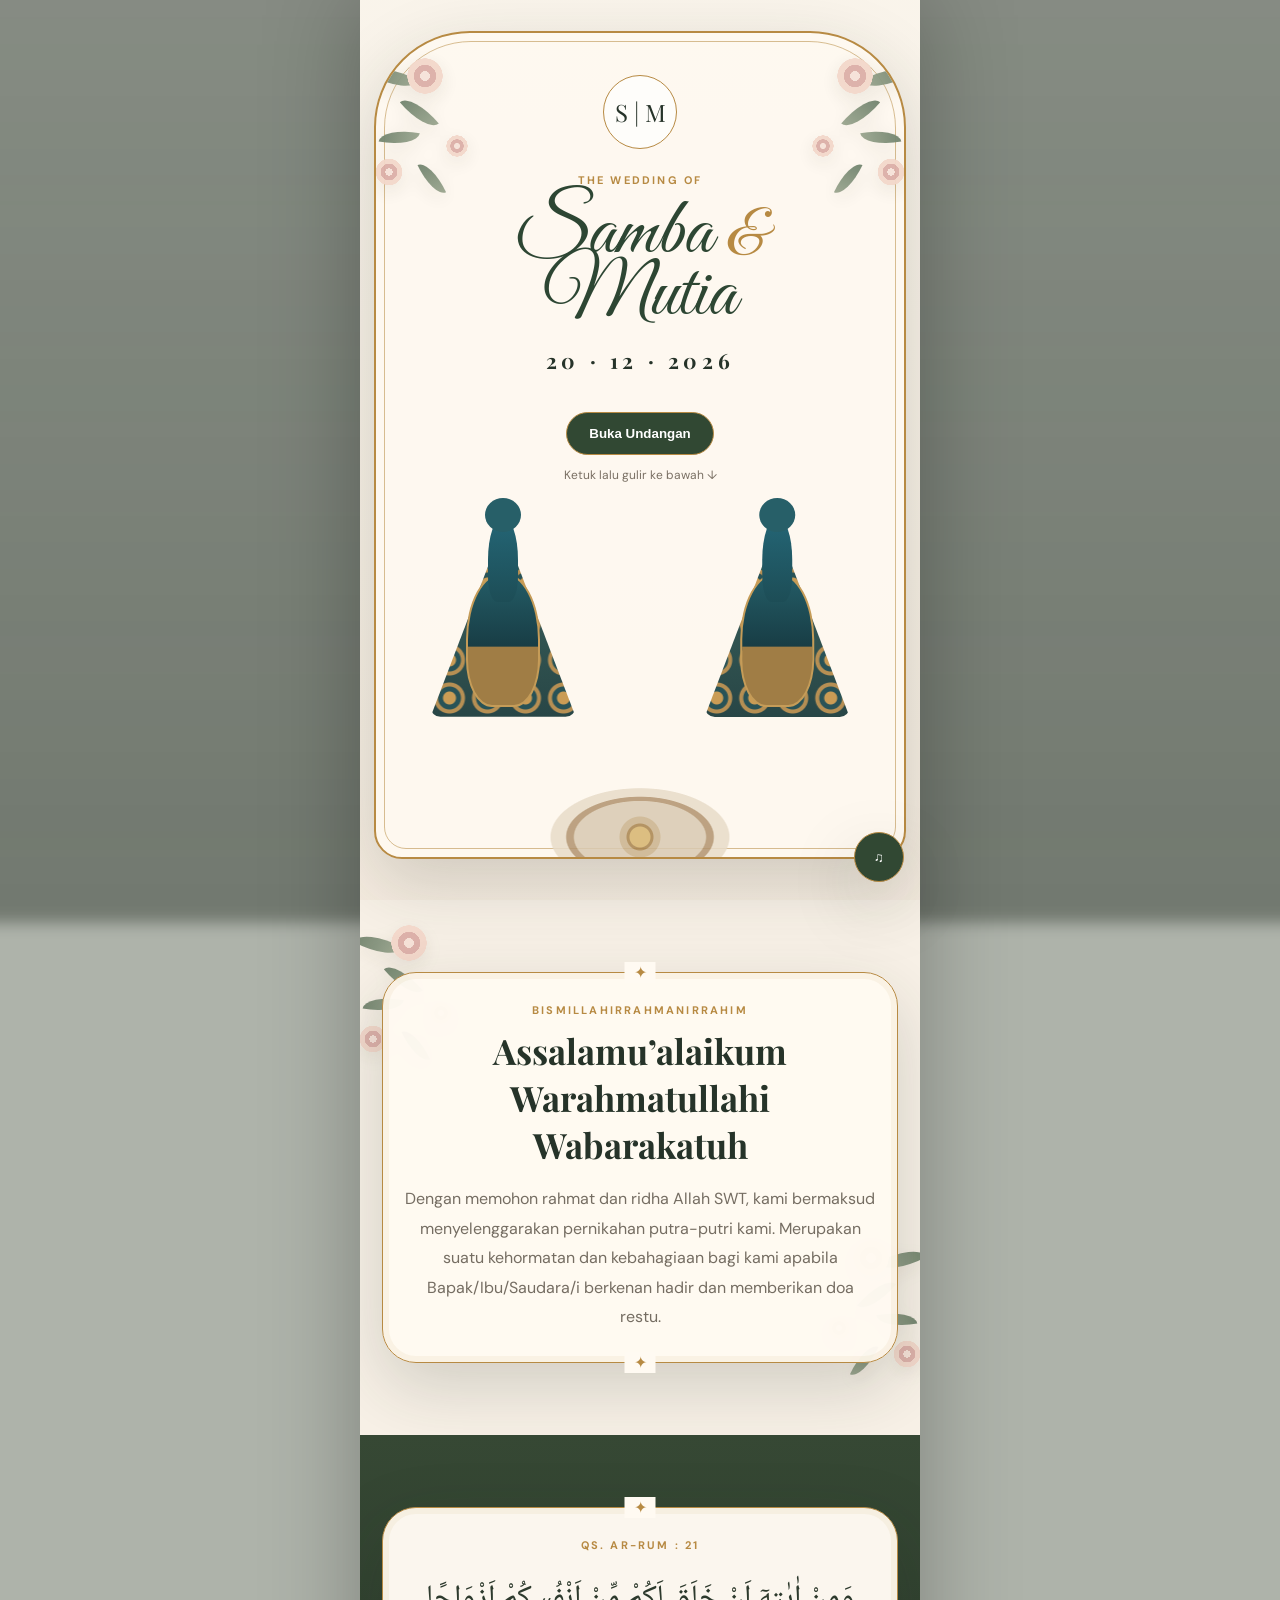
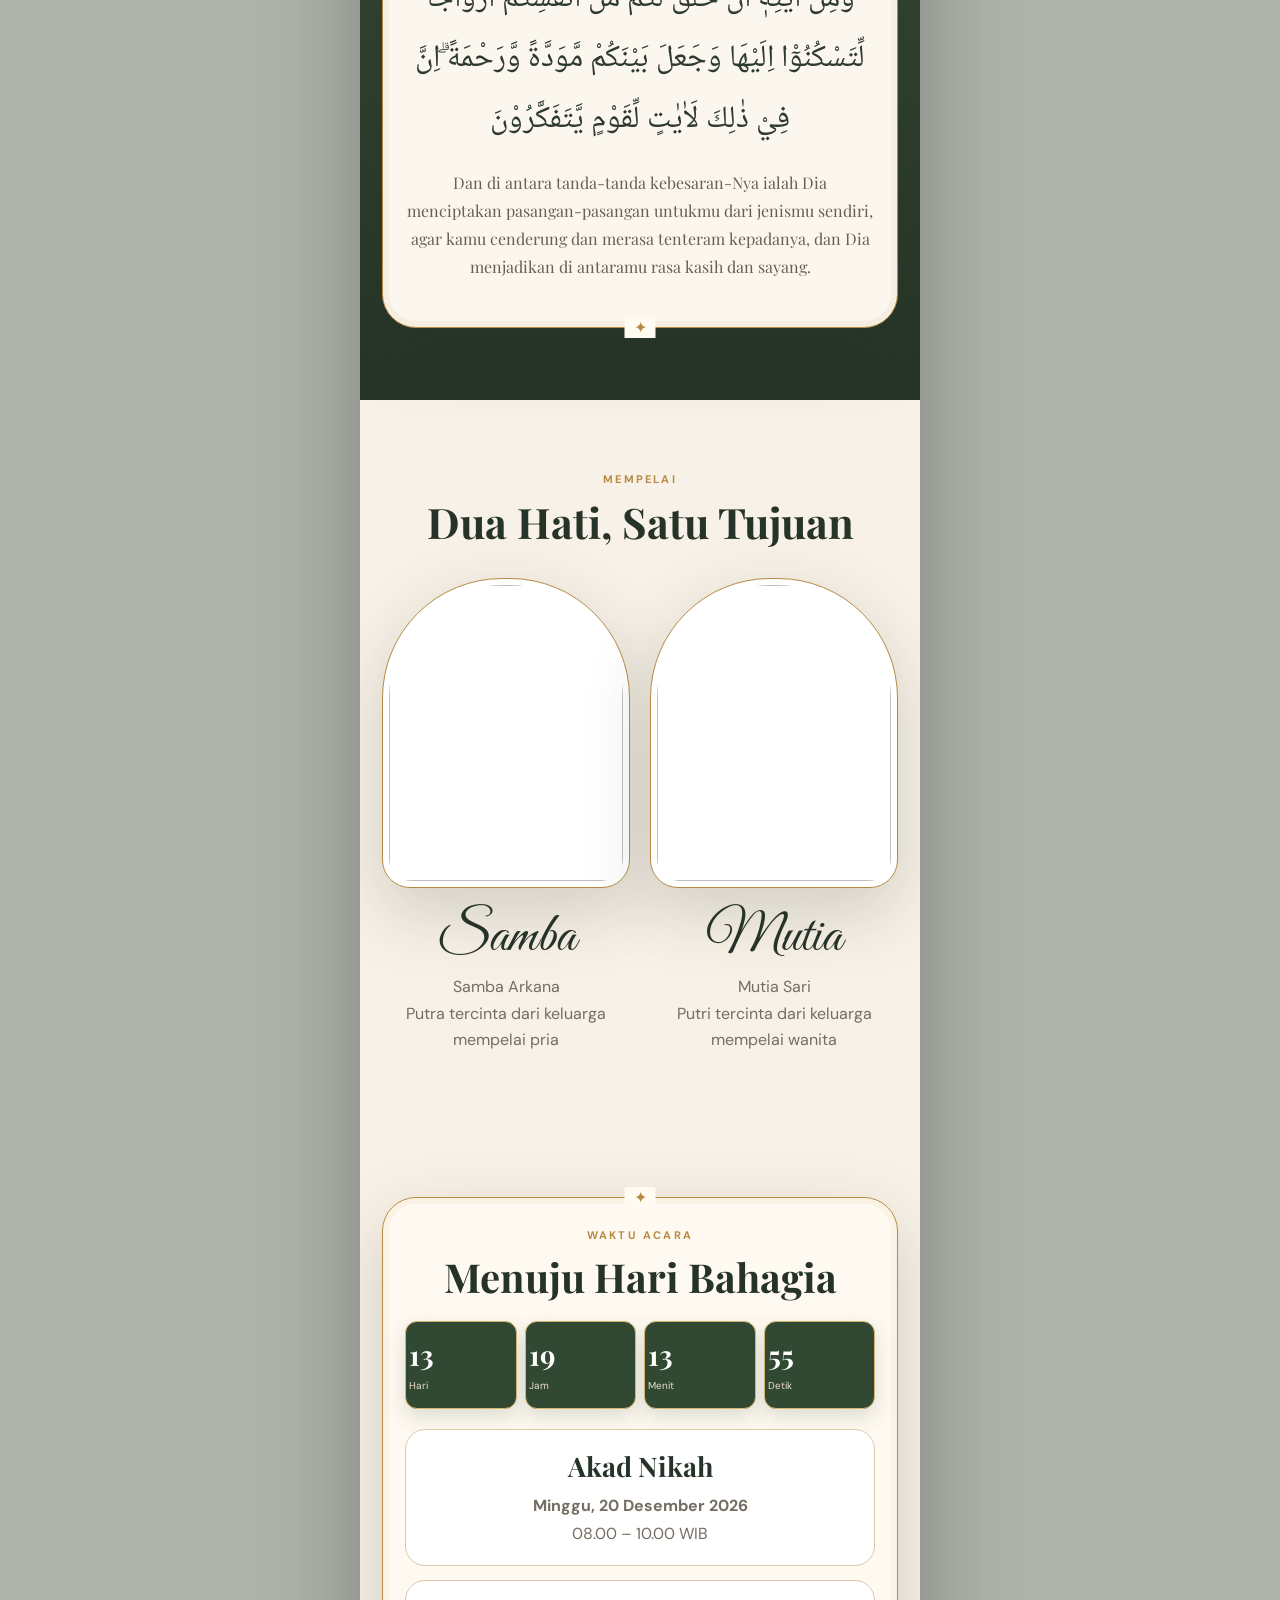
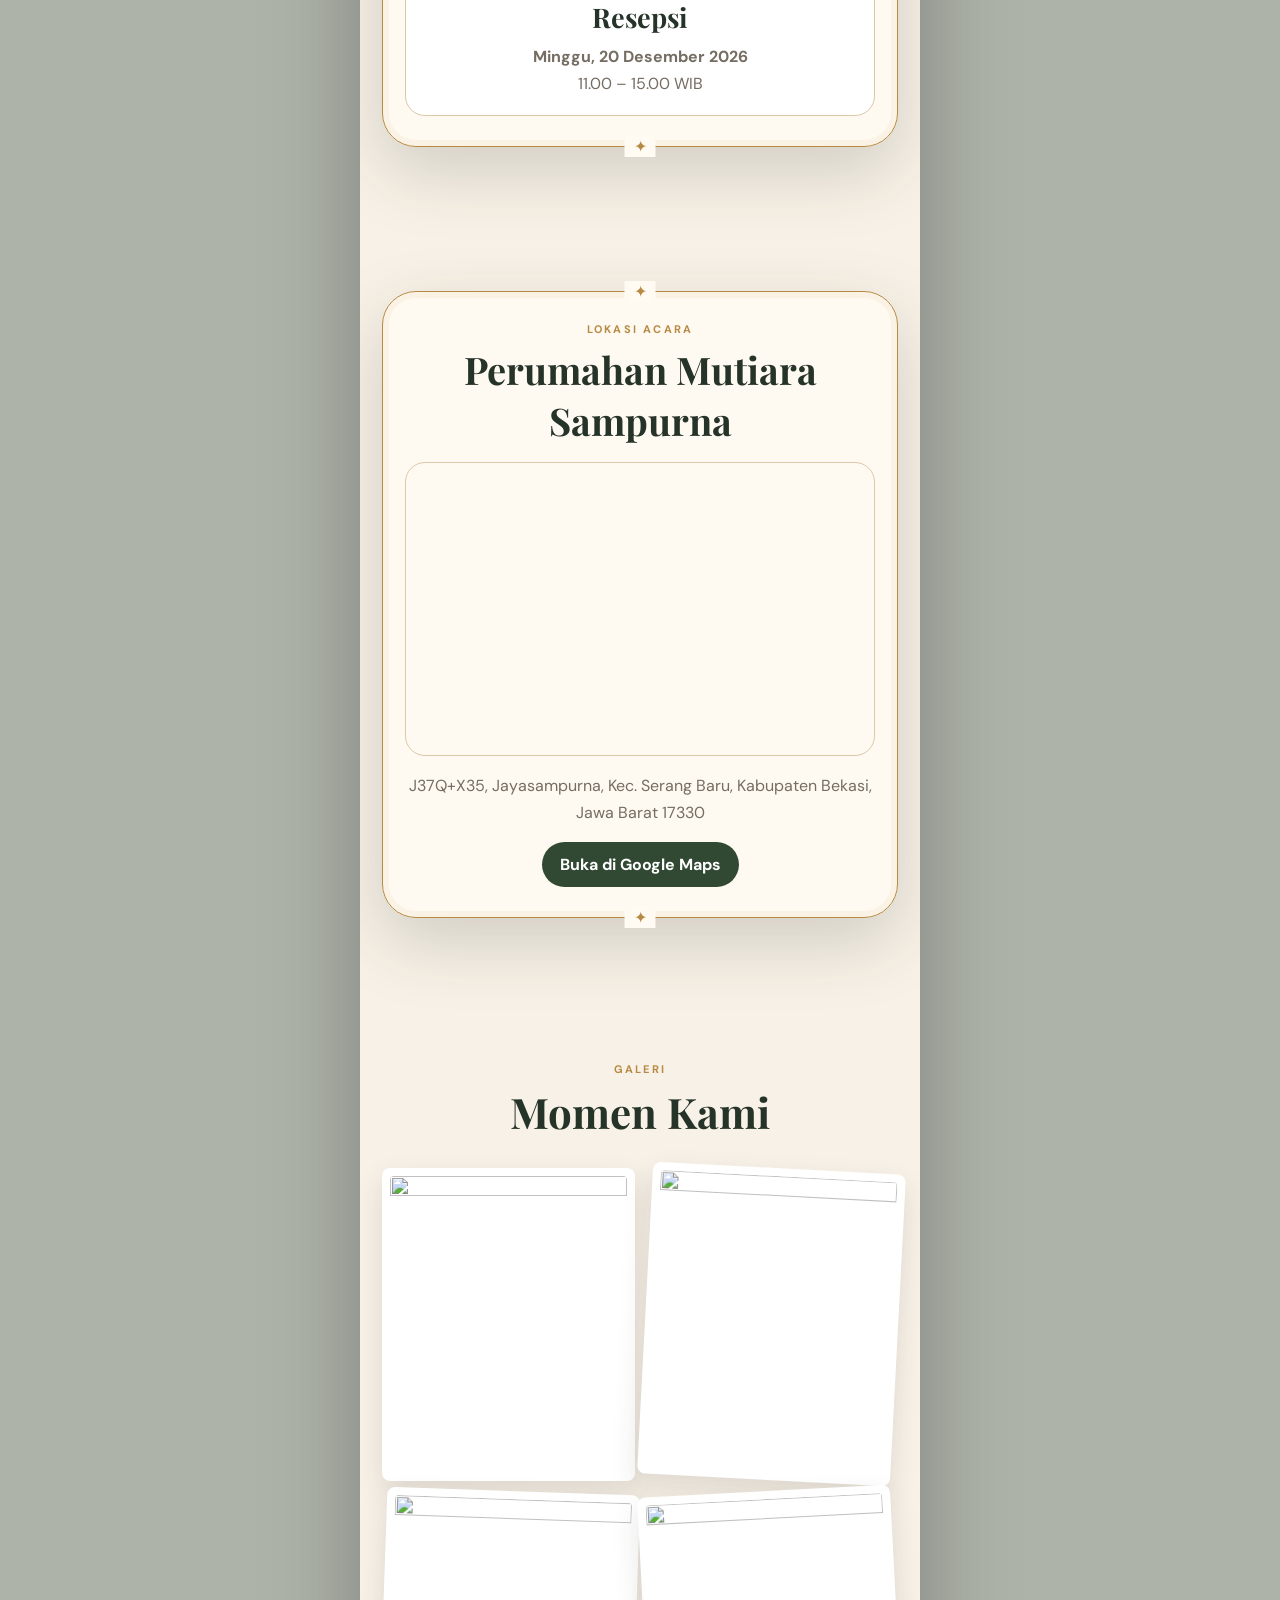
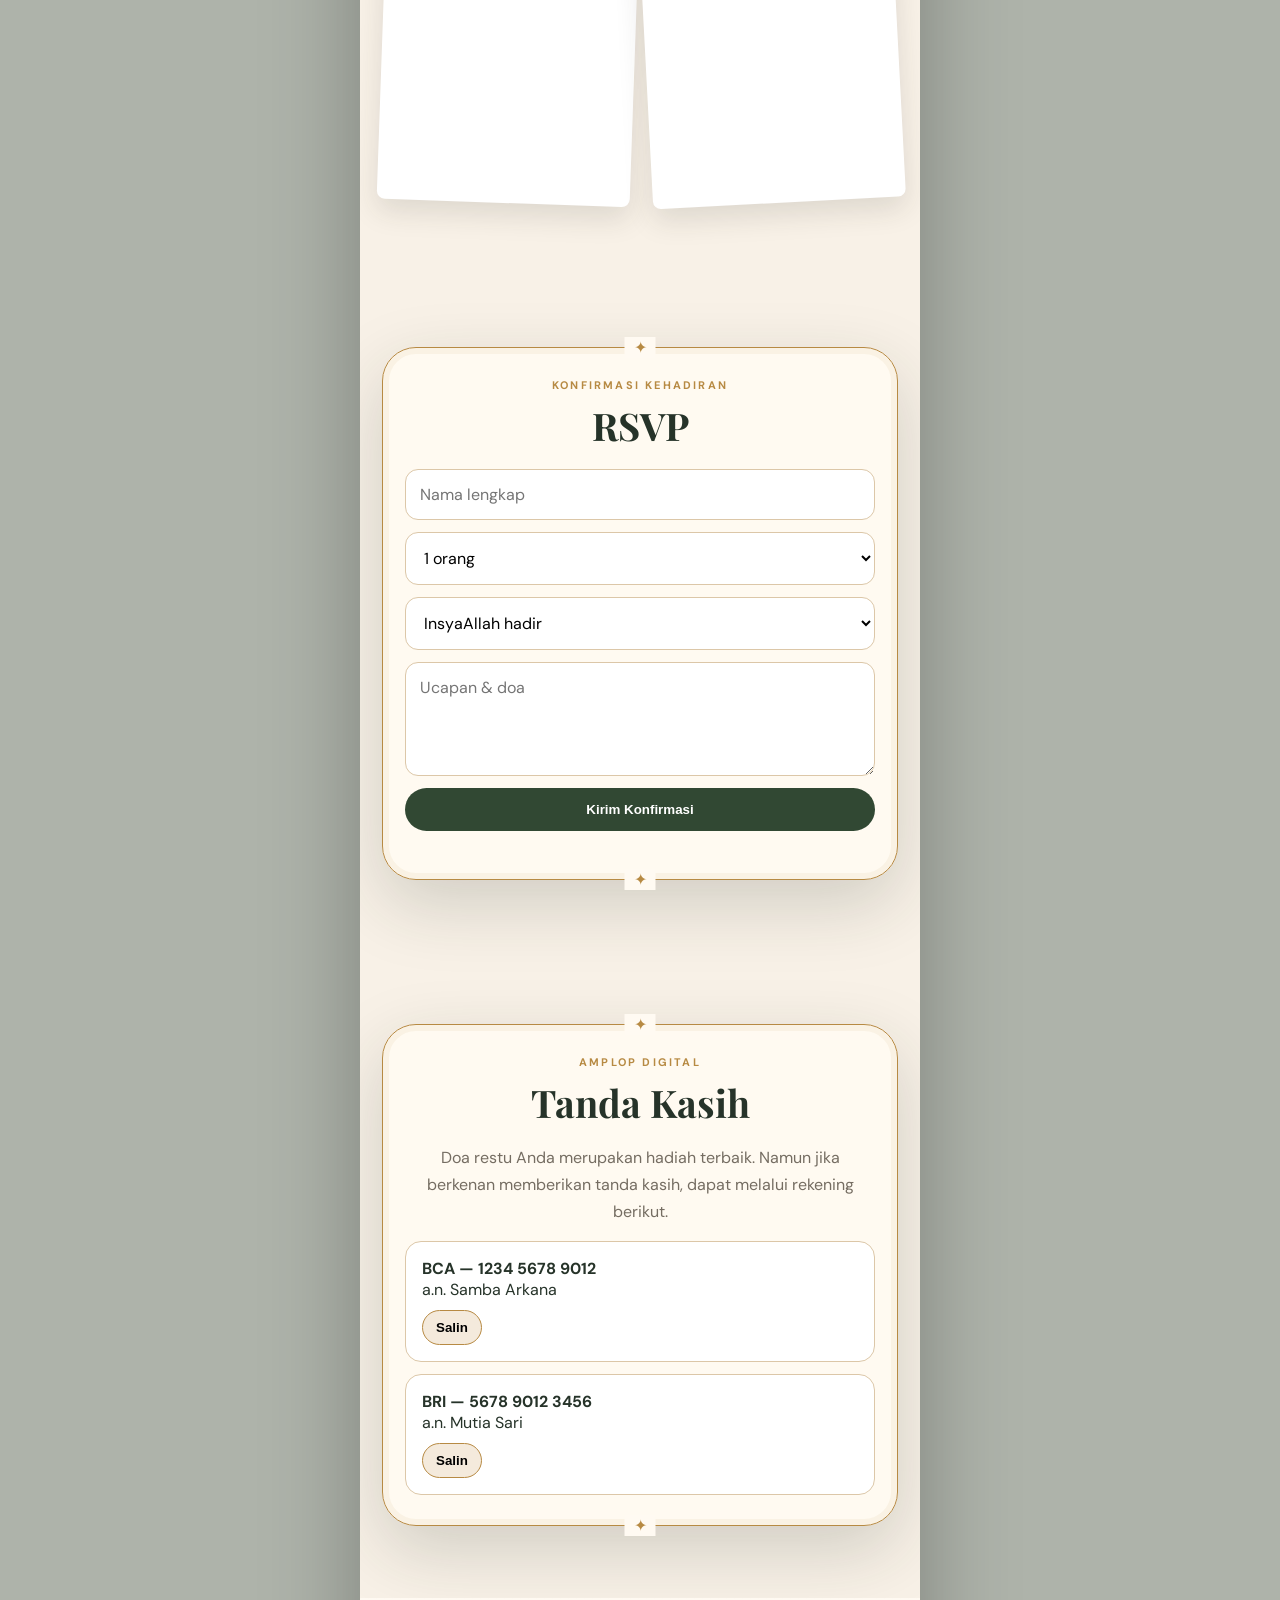
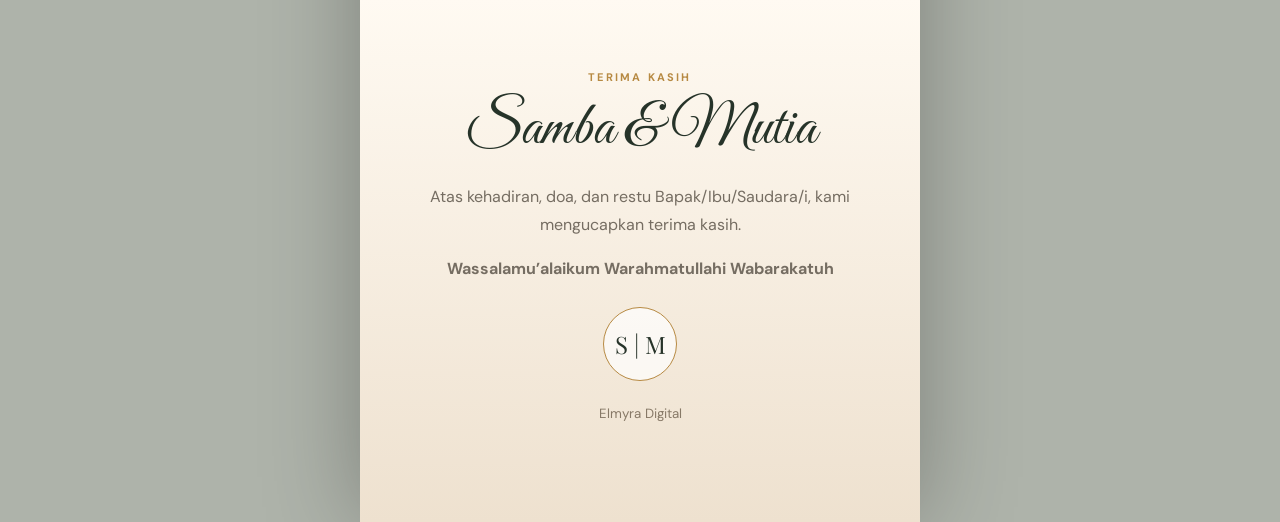
==== commit 49c75fcd: "Rebuild Template 01 Premium Botanical" ====
--- a/undangan/samba-mutia/index.html
+++ b/undangan/samba-mutia/index.html
@@ -3,73 +3,89 @@
 <head>
 <meta charset="utf-8">
 <meta name="viewport" content="width=device-width,initial-scale=1,viewport-fit=cover">
-<meta name="theme-color" content="#efe6d9">
+<meta name="theme-color" content="#efe7db">
 <title>Samba & Mutia — Elmyra Digital</title>
 <link rel="preconnect" href="https://fonts.googleapis.com">
 <link rel="preconnect" href="https://fonts.gstatic.com" crossorigin>
-<link href="https://fonts.googleapis.com/css2?family=Cormorant+Garamond:wght@500;600;700&family=Great+Vibes&family=DM+Sans:wght@400;500;600;700&family=Noto+Naskh+Arabic:wght@500;600&display=swap" rel="stylesheet">
+<link href="https://fonts.googleapis.com/css2?family=DM+Sans:wght@400;500;600;700&family=Great+Vibes&family=Noto+Naskh+Arabic:wght@500;600&family=Playfair+Display:wght@500;600;700&display=swap" rel="stylesheet">
 <style>
 :root{
-  --cream:#f8f1e7; --paper:#fffaf1; --ink:#283126; --muted:#736e66;
-  --gold:#b78a43; --gold2:#d6b36f; --sage:#526450; --deep:#2f4030;
-  --pink:#dca8a0; --line:#d9c3a4; --shadow:0 20px 60px rgba(39,43,31,.18);
+  --cream:#f8f1e7; --paper:#fffaf2; --ink:#263329; --muted:#756d62;
+  --gold:#b78a43; --gold2:#d7b56e; --sage:#566b57; --deep:#314833;
+  --rose:#d9aaa3; --peach:#edcfc2; --line:#dcc7a8;
+  --shadow:0 24px 70px rgba(36,45,33,.18);
 }
-*{box-sizing:border-box} html{scroll-behavior:smooth}
-body{margin:0;font-family:'DM Sans',sans-serif;color:var(--ink);background:
-radial-gradient(circle at 10% 10%,rgba(255,255,255,.5),transparent 25%),
-linear-gradient(180deg,#d8d1c4,#b9b8ad 40%,#9fa89a);overflow-x:hidden}
+*{box-sizing:border-box}html{scroll-behavior:smooth}
+body{margin:0;font-family:'DM Sans',sans-serif;color:var(--ink);background:#aeb3aa}
 body:before{content:"";position:fixed;inset:0;z-index:-2;background:
-url('https://images.unsplash.com/photo-1523438885200-e635ba2c371e?auto=format&fit=crop&w=1600&q=75') center/cover;filter:blur(7px) saturate(.85);transform:scale(1.05)}
-body:after{content:"";position:fixed;inset:0;z-index:-1;background:rgba(29,38,29,.46)}
-main{width:min(100%,520px);margin:auto;background:var(--cream);box-shadow:0 0 80px rgba(0,0,0,.25);min-height:100vh;overflow:hidden}
-h1,h2,h3{font-family:'Cormorant Garamond',serif}
-.script{font-family:'Great Vibes',cursive}
+linear-gradient(rgba(31,41,31,.28),rgba(31,41,31,.42)),
+url('https://images.unsplash.com/photo-1522673607200-164d1b6ce486?auto=format&fit=crop&w=1600&q=80') center/cover;filter:blur(7px);transform:scale(1.05)}
+main{width:min(100%,560px);margin:auto;background:var(--cream);min-height:100vh;box-shadow:0 0 90px rgba(0,0,0,.28);overflow:hidden}
+h1,h2,h3{font-family:'Playfair Display',serif}.script{font-family:'Great Vibes',cursive}
 section{position:relative;padding:72px 22px}
-.frame{position:relative;background:rgba(255,250,241,.97);border:1.5px solid var(--gold);border-radius:36px 36px 24px 24px;padding:28px 20px;box-shadow:inset 0 0 0 6px rgba(183,138,67,.08),var(--shadow)}
-.frame:before,.frame:after{content:"✦";position:absolute;left:50%;transform:translateX(-50%);color:var(--gold);background:var(--paper);padding:0 8px}
-.frame:before{top:-10px}.frame:after{bottom:-10px}
-.floral-top,.floral-bottom{position:absolute;left:0;right:0;height:190px;pointer-events:none;opacity:.95;background:
-radial-gradient(circle at 10% 65%,#e8c7bd 0 10px,transparent 11px),
-radial-gradient(circle at 18% 50%,#f3dfd4 0 14px,transparent 15px),
-radial-gradient(circle at 88% 55%,#e4b8b1 0 12px,transparent 13px),
-radial-gradient(circle at 78% 40%,#f0ded4 0 16px,transparent 17px),
-linear-gradient(25deg,transparent 0 40%,rgba(87,112,76,.35) 41% 45%,transparent 46%),
-linear-gradient(-25deg,transparent 0 40%,rgba(87,112,76,.35) 41% 45%,transparent 46%)}
-.floral-top{top:-10px}.floral-bottom{bottom:-20px;transform:rotate(180deg)}
-.eyebrow{text-align:center;letter-spacing:.22em;font-size:11px;font-weight:700;color:var(--gold)}
-.hero{min-height:100svh;display:grid;place-items:center;padding:34px 18px 42px;background:
-radial-gradient(circle at 50% 35%,rgba(255,255,255,.96),rgba(247,239,227,.92) 52%,rgba(232,220,202,.92) 100%)}
-.hero-card{width:100%;min-height:86svh;display:flex;flex-direction:column;justify-content:center;text-align:center;padding:42px 24px 34px;border:2px solid var(--gold);border-radius:90px 90px 28px 28px;position:relative;background:
-linear-gradient(rgba(255,250,241,.86),rgba(255,250,241,.9)),
-url('https://images.unsplash.com/photo-1507504031003-b417219a0fde?auto=format&fit=crop&w=1000&q=80') center/cover}
-.hero-card:before{content:"";position:absolute;inset:8px;border:1px solid rgba(183,138,67,.55);border-radius:82px 82px 22px 22px}
-.monogram{width:72px;height:72px;border:1px solid var(--gold);border-radius:50%;display:grid;place-items:center;margin:0 auto 22px;font-family:'Cormorant Garamond';font-size:26px;background:rgba(255,255,255,.72)}
-.hero h1{font-family:'Great Vibes';font-size:76px;line-height:.8;margin:18px 0 8px;font-weight:400;color:#30402f;position:relative}
-.hero .amp{color:var(--gold);font-size:.8em}
-.hero .date{font-family:'Cormorant Garamond';font-weight:700;letter-spacing:.23em;font-size:20px;margin:18px 0}
-.tap{margin:24px auto 0;border:1px solid var(--gold);background:var(--deep);color:#fff;border-radius:999px;padding:13px 22px;font-weight:700;position:relative;z-index:2}
-.scrollhint{font-size:12px;color:#7a6c59;margin-top:14px}
-.peacocks{display:flex;justify-content:space-between;gap:12px;align-items:flex-end;margin:12px -8px -8px}
-.peacock{width:42%;aspect-ratio:3/4;border-radius:50% 50% 10px 10px;background:
-radial-gradient(circle at 55% 18%,#2b5f68 0 10%,transparent 11%),
-radial-gradient(ellipse at center,#315b58 0 20%,#b88d4d 21% 25%,#273a34 26% 28%,transparent 29%) 0 0/34px 34px,
-linear-gradient(160deg,#315a54,#183d43);clip-path:polygon(47% 0,58% 10%,62% 25%,72% 38%,88% 100%,12% 100%,30% 42%,42% 28%)}
-.intro{text-align:center}
-.intro h2{font-size:38px;margin:8px 0 16px}.intro p{color:var(--muted);line-height:1.8;margin:0}
-.quran{background:linear-gradient(180deg,#334232,#243224);color:#fff}.quran .frame{background:rgba(255,250,241,.97);color:var(--ink)}
-.arabic{font-family:'Noto Naskh Arabic';font-size:31px;line-height:1.9;text-align:center;margin:18px 0;color:#2f3c2f}
-.translation{text-align:center;color:#6f665d;line-height:1.75;font-family:'Cormorant Garamond';font-size:19px}
-.couple{display:grid;gap:18px}.person{text-align:center}.portrait{aspect-ratio:4/5;border-radius:110px 110px 26px 26px;overflow:hidden;border:1.5px solid var(--gold);padding:6px;background:#fff;box-shadow:var(--shadow)}.portrait img{width:100%;height:100%;object-fit:cover;border-radius:104px 104px 20px 20px}
-.person h3{font-family:'Great Vibes';font-size:54px;font-weight:400;margin:14px 0 4px}.person p{color:var(--muted);line-height:1.65;margin:0}
-.countdown{display:grid;grid-template-columns:repeat(4,1fr);gap:8px;margin-top:20px}.count{background:var(--deep);color:#fff;border:1px solid var(--gold2);border-radius:14px;padding:14px 4px;box-shadow:0 8px 18px rgba(33,50,33,.18)}.count strong{font-family:'Cormorant Garamond';font-size:30px;display:block}.count span{font-size:10px;color:#e9dfcf}
-.events{display:grid;gap:14px}.event{background:#fffaf4;border:1px solid var(--line);border-radius:22px;padding:20px;text-align:center}.event h3{font-size:30px;margin:0 0 8px}.event p{color:var(--muted);line-height:1.7;margin:0 0 14px}.btn{display:inline-block;text-decoration:none;color:#fff;background:var(--deep);border-radius:999px;padding:12px 18px;font-weight:700}
-.gallery{display:grid;grid-template-columns:1.2fr .8fr;gap:10px}.gallery div{overflow:hidden;border-radius:18px;border:1px solid #e7d3b8;background:#ddd;min-height:190px}.gallery div:first-child{grid-row:span 2;min-height:390px}.gallery img{width:100%;height:100%;object-fit:cover}
-.rsvp{display:grid;gap:12px}.rsvp input,.rsvp select,.rsvp textarea{width:100%;padding:14px;border:1px solid var(--line);border-radius:13px;font:inherit;background:#fff}.rsvp button{border:0;background:var(--deep);color:#fff;padding:14px;border-radius:999px;font-weight:700}
-.gift{display:grid;gap:12px}.bank{background:#fff;border:1px solid var(--line);border-radius:18px;padding:16px}.bank strong{font-family:'Cormorant Garamond';font-size:24px}.copy{margin-top:10px;border:1px solid var(--gold);background:#f6ede0;border-radius:999px;padding:9px 14px;font-weight:700}
-.closing{text-align:center;background:linear-gradient(180deg,#fffaf1,#efe2d1);padding-bottom:100px}.closing h2{font-family:'Great Vibes';font-size:58px;font-weight:400;margin:8px 0}.closing p{color:var(--muted);line-height:1.75}
-.music{position:fixed;z-index:20;right:max(16px,calc((100vw - 520px)/2 + 16px));bottom:18px;width:48px;height:48px;border-radius:50%;border:1px solid var(--gold);background:var(--deep);color:#fff;box-shadow:var(--shadow)}
-.reveal{opacity:0;transform:translateY(18px);transition:.75s}.reveal.show{opacity:1;transform:none}
-@media(min-width:680px){.couple{grid-template-columns:1fr 1fr}.hero{padding-top:40px}.hero-card{min-height:800px}}
+.ornate{position:relative;background:rgba(255,250,242,.97);border:1.5px solid var(--gold);border-radius:34px;padding:30px 22px;box-shadow:inset 0 0 0 6px rgba(183,138,67,.07),var(--shadow)}
+.ornate:before,.ornate:after{content:"✦";position:absolute;left:50%;transform:translateX(-50%);color:var(--gold);background:var(--paper);padding:0 9px;font-size:16px}
+.ornate:before{top:-11px}.ornate:after{bottom:-11px}
+.eyebrow{text-align:center;letter-spacing:.2em;font-size:11px;font-weight:700;color:var(--gold)}
+.botanical{position:absolute;pointer-events:none;opacity:.95;filter:drop-shadow(0 6px 10px rgba(66,73,51,.1))}
+.botanical.tl,.botanical.tr{top:0;width:145px;height:210px}
+.botanical.bl,.botanical.br{bottom:0;width:160px;height:220px}
+.botanical.tl,.botanical.bl{left:-20px}.botanical.tr,.botanical.br{right:-20px;transform:scaleX(-1)}
+.leaf{position:absolute;width:46px;height:18px;border-radius:100% 0 100% 0;background:linear-gradient(90deg,#71836d,#9aa58e);transform-origin:left center}
+.flower{position:absolute;width:42px;height:42px;border-radius:50%;background:
+radial-gradient(circle at 50% 50%,#f6e2d8 0 16%,#dcaea7 17% 37%,#f3d7ca 38% 59%,transparent 60%)}
+.botanical .leaf:nth-child(1){left:18px;top:25px;transform:rotate(28deg)}
+.botanical .leaf:nth-child(2){left:50px;top:55px;transform:rotate(50deg) scale(.9)}
+.botanical .leaf:nth-child(3){left:24px;top:92px;transform:rotate(10deg) scale(.85)}
+.botanical .leaf:nth-child(4){left:68px;top:120px;transform:rotate(65deg) scale(.8)}
+.botanical .flower:nth-child(5){left:48px;top:22px}
+.botanical .flower:nth-child(6){left:12px;top:118px;transform:scale(.75)}
+.botanical .flower:nth-child(7){left:80px;top:92px;transform:scale(.6)}
+.hero{min-height:100svh;display:grid;place-items:center;padding:24px 14px 34px;background:
+linear-gradient(rgba(250,245,236,.78),rgba(245,235,223,.88)),
+url('https://images.unsplash.com/photo-1523438885200-e635ba2c371e?auto=format&fit=crop&w=1100&q=80') center/cover}
+.hero-shell{width:100%;min-height:92svh;position:relative;border:2px solid var(--gold);border-radius:96px 96px 28px 28px;background:rgba(255,250,242,.88);padding:42px 22px 26px;text-align:center;overflow:hidden;box-shadow:var(--shadow)}
+.hero-shell:before{content:"";position:absolute;inset:8px;border:1px solid rgba(183,138,67,.55);border-radius:87px 87px 22px 22px;pointer-events:none}
+.hero-shell:after{content:"";position:absolute;left:50%;bottom:-40px;transform:translateX(-50%);width:220px;height:120px;border-radius:50%;background:
+radial-gradient(circle at center,#d7b56e 0 10px,#a8834c 11px 13px,#cab28d 14px 20px,transparent 21px),
+radial-gradient(ellipse at center,#d9cab2 0 42%,#b2946f 43% 47%,#e8dcc9 48% 57%,transparent 58%);opacity:.85}
+.monogram{width:74px;height:74px;border:1px solid var(--gold);border-radius:50%;display:grid;place-items:center;margin:0 auto 24px;background:rgba(255,255,255,.7);font-family:'Playfair Display';font-size:24px}
+.hero h1{font-family:'Great Vibes';font-weight:400;font-size:80px;line-height:.78;margin:16px 0 14px;color:#2d4633;position:relative;z-index:1}
+.hero .amp{color:var(--gold);font-size:.8em}.hero .date{font-family:'Playfair Display';font-size:21px;font-weight:700;letter-spacing:.22em;margin:18px 0}
+.openbtn{position:relative;z-index:2;margin:20px auto 0;border:1px solid var(--gold);background:var(--deep);color:#fff;border-radius:999px;padding:13px 22px;font-weight:700}
+.hint{font-size:12px;color:#7a7064;margin-top:12px}
+.peacock-row{display:flex;justify-content:space-between;align-items:flex-end;margin-top:14px;padding:0 6px 40px}
+.peacock{position:relative;width:42%;height:220px}
+.peacock .body{position:absolute;bottom:10px;left:50%;transform:translateX(-50%);width:74px;height:135px;border-radius:50% 50% 35% 35%;background:linear-gradient(#245d67,#183d45 55%,#a07d45 56% 100%);border:2px solid #c59c58;z-index:2}
+.peacock .neck{position:absolute;bottom:115px;left:50%;transform:translateX(-50%);width:30px;height:85px;border-radius:50% 50% 30% 30%;background:linear-gradient(#246676,#1d4d56);z-index:3}
+.peacock .head{position:absolute;bottom:185px;left:50%;transform:translateX(-50%);width:36px;height:34px;border-radius:50%;background:#275f68;z-index:4}
+.peacock .tail{position:absolute;bottom:0;left:50%;transform:translateX(-50%);width:145px;height:190px;border-radius:50% 50% 10px 10px;background:
+radial-gradient(circle,#c8984f 0 6px,#214d51 7px 11px,#b48b4d 12px 15px,transparent 16px) 0 0/38px 38px,
+linear-gradient(#355f59,#203f3f);clip-path:polygon(50% 0,100% 100%,0 100%);opacity:.96}
+.peacock.right{transform:scaleX(-1)}
+.intro{text-align:center}.intro h2{font-size:35px;margin:10px 0 16px}.intro p{color:var(--muted);line-height:1.85;margin:0}
+.quran{background:linear-gradient(180deg,#364834,#263427);color:#fff}.quran .ornate{background:rgba(255,250,242,.98);color:var(--ink)}
+.arabic{font-family:'Noto Naskh Arabic';font-size:31px;line-height:1.95;text-align:center;margin:18px 0;color:#2d3a2d}
+.translation{text-align:center;color:#665f56;line-height:1.75;font-family:'Playfair Display';font-size:16px}
+.couple{display:grid;gap:20px}.person{text-align:center}.portrait{aspect-ratio:4/5;border-radius:120px 120px 28px 28px;overflow:hidden;border:1.5px solid var(--gold);padding:6px;background:#fff;box-shadow:var(--shadow)}
+.portrait img{width:100%;height:100%;object-fit:cover;border-radius:114px 114px 22px 22px}.person h3{font-family:'Great Vibes';font-size:56px;font-weight:400;margin:14px 0 2px}.person p{color:var(--muted);line-height:1.65;margin:0}
+.countdown{display:grid;grid-template-columns:repeat(4,1fr);gap:8px;margin-top:18px}.count{background:var(--deep);border:1px solid var(--gold2);color:#fff;border-radius:12px;padding:14px 3px;box-shadow:0 8px 20px rgba(43,60,44,.16)}
+.count strong{display:block;font-family:'Playfair Display';font-size:28px}.count span{font-size:10px;color:#eadfcd}
+.event-list{display:grid;gap:14px;margin-top:20px}.event{background:#fff;border:1px solid var(--line);border-radius:20px;padding:18px;text-align:center}.event h3{font-size:27px;margin:0 0 8px}.event p{color:var(--muted);line-height:1.7;margin:0}
+.mapbox{text-align:center}.mapbox .venue{aspect-ratio:16/10;border-radius:20px;border:1px solid var(--line);overflow:hidden;margin:16px 0;background:
+linear-gradient(rgba(255,250,242,.1),rgba(255,250,242,.1)),
+url('https://images.unsplash.com/photo-1519741347686-c1e0aadf4611?auto=format&fit=crop&w=1000&q=80') center/cover}
+.btn{display:inline-block;text-decoration:none;background:var(--deep);color:#fff;border-radius:999px;padding:12px 18px;font-weight:700}
+.gallery{display:grid;grid-template-columns:1fr 1fr;gap:10px}.gallery .photo-card{background:#fff;padding:8px;border-radius:8px;box-shadow:0 12px 28px rgba(49,45,37,.13);transform:rotate(-2deg)}
+.gallery .photo-card:nth-child(2){transform:rotate(3deg)}.gallery .photo-card:nth-child(3){transform:rotate(2deg)}.gallery .photo-card:nth-child(4){transform:rotate(-3deg)}
+.gallery img{width:100%;aspect-ratio:4/5;object-fit:cover;border-radius:4px}
+.rsvp{display:grid;gap:12px}.rsvp input,.rsvp select,.rsvp textarea{width:100%;padding:14px;border:1px solid var(--line);border-radius:13px;background:#fff;font:inherit}.rsvp button{border:0;background:var(--deep);color:#fff;padding:14px;border-radius:999px;font-weight:700}
+.wish{background:#fff;border:1px solid var(--line);border-radius:16px;padding:14px}.wish strong{display:block}.wish small{color:var(--muted)}
+.gift{display:grid;gap:12px}.bank{background:#fff;border:1px solid var(--line);border-radius:16px;padding:16px}.copy{margin-top:10px;border:1px solid var(--gold);background:#f4eadc;border-radius:999px;padding:9px 13px;font-weight:700}
+.closing{text-align:center;background:linear-gradient(180deg,#fffaf2,#eee1cf);padding-bottom:100px}.closing h2{font-family:'Great Vibes';font-size:60px;font-weight:400;margin:8px 0}.closing p{color:var(--muted);line-height:1.75}
+.music{position:fixed;right:max(16px,calc((100vw - 560px)/2 + 16px));bottom:18px;z-index:30;width:50px;height:50px;border-radius:50%;border:1px solid var(--gold);background:var(--deep);color:#fff;box-shadow:var(--shadow)}
+.reveal{opacity:0;transform:translateY(20px);transition:.75s}.reveal.show{opacity:1;transform:none}
+@media(min-width:700px){.couple{grid-template-columns:1fr 1fr}}
 </style>
 </head>
 <body>
@@ -77,21 +93,27 @@
 <button class="music" id="musicBtn">♫</button>
 <audio id="music" loop></audio>
 
-<section class="hero" id="top">
-  <div class="hero-card">
+<section class="hero">
+  <div class="hero-shell">
+    <div class="botanical tl"><div class="leaf"></div><div class="leaf"></div><div class="leaf"></div><div class="leaf"></div><div class="flower"></div><div class="flower"></div><div class="flower"></div></div>
+    <div class="botanical tr"><div class="leaf"></div><div class="leaf"></div><div class="leaf"></div><div class="leaf"></div><div class="flower"></div><div class="flower"></div><div class="flower"></div></div>
     <div class="monogram">S | M</div>
     <div class="eyebrow">THE WEDDING OF</div>
     <h1>Samba <span class="amp">&</span><br>Mutia</h1>
     <div class="date">20 · 12 · 2026</div>
-    <button class="tap" id="openBtn">Buka Undangan</button>
-    <div class="scrollhint">Tekan lalu gulir ke bawah ↓</div>
-    <div class="peacocks"><div class="peacock"></div><div class="peacock" style="transform:scaleX(-1)"></div></div>
+    <button class="openbtn" id="openBtn">Buka Undangan</button>
+    <div class="hint">Ketuk lalu gulir ke bawah ↓</div>
+    <div class="peacock-row">
+      <div class="peacock"><div class="tail"></div><div class="body"></div><div class="neck"></div><div class="head"></div></div>
+      <div class="peacock right"><div class="tail"></div><div class="body"></div><div class="neck"></div><div class="head"></div></div>
+    </div>
   </div>
 </section>
 
 <section class="intro">
-  <div class="floral-top"></div>
-  <div class="frame reveal">
+  <div class="botanical tl"><div class="leaf"></div><div class="leaf"></div><div class="leaf"></div><div class="leaf"></div><div class="flower"></div><div class="flower"></div><div class="flower"></div></div>
+  <div class="botanical br"><div class="leaf"></div><div class="leaf"></div><div class="leaf"></div><div class="leaf"></div><div class="flower"></div><div class="flower"></div><div class="flower"></div></div>
+  <div class="ornate reveal">
     <div class="eyebrow">BISMILLAHIRRAHMANIRRAHIM</div>
     <h2>Assalamu’alaikum Warahmatullahi Wabarakatuh</h2>
     <p>Dengan memohon rahmat dan ridha Allah SWT, kami bermaksud menyelenggarakan pernikahan putra-putri kami. Merupakan suatu kehormatan dan kebahagiaan bagi kami apabila Bapak/Ibu/Saudara/i berkenan hadir dan memberikan doa restu.</p>
@@ -99,10 +121,10 @@
 </section>
 
 <section class="quran">
-  <div class="frame reveal">
+  <div class="ornate reveal">
     <div class="eyebrow">QS. AR-RUM : 21</div>
     <div class="arabic" dir="rtl">وَمِنْ اٰيٰتِهٖٓ اَنْ خَلَقَ لَكُمْ مِّنْ اَنْفُسِكُمْ اَزْوَاجًا لِّتَسْكُنُوْٓا اِلَيْهَا وَجَعَلَ بَيْنَكُمْ مَّوَدَّةً وَّرَحْمَةً ۗاِنَّ فِيْ ذٰلِكَ لَاٰيٰتٍ لِّقَوْمٍ يَّتَفَكَّرُوْنَ</div>
-    <p class="translation">“Dan di antara tanda-tanda (kebesaran)-Nya ialah Dia menciptakan pasangan-pasangan untukmu dari jenismu sendiri, agar kamu cenderung dan merasa tenteram kepadanya, dan Dia menjadikan di antaramu rasa kasih dan sayang. Sungguh, pada yang demikian itu benar-benar terdapat tanda-tanda bagi kaum yang berpikir.”</p>
+    <p class="translation">Dan di antara tanda-tanda kebesaran-Nya ialah Dia menciptakan pasangan-pasangan untukmu dari jenismu sendiri, agar kamu cenderung dan merasa tenteram kepadanya, dan Dia menjadikan di antaramu rasa kasih dan sayang.</p>
   </div>
 </section>
 
@@ -124,16 +146,16 @@
 </section>
 
 <section>
-  <div class="frame reveal">
+  <div class="ornate reveal">
     <div class="eyebrow">WAKTU ACARA</div>
-    <h2 style="text-align:center;font-size:40px;margin:8px 0">Menuju Hari Bahagia</h2>
+    <h2 style="text-align:center;font-size:40px;margin:8px 0 4px">Menuju Hari Bahagia</h2>
     <div class="countdown">
       <div class="count"><strong id="d">00</strong><span>Hari</span></div>
       <div class="count"><strong id="h">00</strong><span>Jam</span></div>
       <div class="count"><strong id="m">00</strong><span>Menit</span></div>
       <div class="count"><strong id="s">00</strong><span>Detik</span></div>
     </div>
-    <div class="events" style="margin-top:18px">
+    <div class="event-list">
       <div class="event"><h3>Akad Nikah</h3><p><strong>Minggu, 20 Desember 2026</strong><br>08.00 – 10.00 WIB</p></div>
       <div class="event"><h3>Resepsi</h3><p><strong>Minggu, 20 Desember 2026</strong><br>11.00 – 15.00 WIB</p></div>
     </div>
@@ -141,11 +163,12 @@
 </section>
 
 <section>
-  <div class="frame reveal">
+  <div class="ornate mapbox reveal">
     <div class="eyebrow">LOKASI ACARA</div>
-    <h2 style="text-align:center;font-size:40px;margin:8px 0 12px">Perumahan Mutiara Sampurna</h2>
-    <p style="text-align:center;color:var(--muted);line-height:1.75">J37Q+X35, Jayasampurna, Kec. Serang Baru, Kabupaten Bekasi, Jawa Barat 17330</p>
-    <div style="text-align:center"><a class="btn" href="https://maps.google.com/?q=J37Q%2BX35%20Jayasampurna%20Bekasi" target="_blank">Buka Google Maps</a></div>
+    <h2 style="font-size:38px;margin:8px 0 4px">Perumahan Mutiara Sampurna</h2>
+    <div class="venue"></div>
+    <p style="color:var(--muted);line-height:1.7">J37Q+X35, Jayasampurna, Kec. Serang Baru, Kabupaten Bekasi, Jawa Barat 17330</p>
+    <a class="btn" href="https://maps.google.com/?q=J37Q%2BX35%20Jayasampurna%20Bekasi" target="_blank">Buka di Google Maps</a>
   </div>
 </section>
 
@@ -153,21 +176,22 @@
   <div class="eyebrow">GALERI</div>
   <h2 style="text-align:center;font-size:42px;margin:8px 0 28px">Momen Kami</h2>
   <div class="gallery">
-    <div class="reveal"><img src="https://images.unsplash.com/photo-1519225421980-715cb0215aed?auto=format&fit=crop&w=900&q=85"></div>
-    <div class="reveal"><img src="https://images.unsplash.com/photo-1519741497674-611481863552?auto=format&fit=crop&w=900&q=85"></div>
-    <div class="reveal"><img src="https://images.unsplash.com/photo-1511285560929-80b456fea0bc?auto=format&fit=crop&w=900&q=85"></div>
-  </div>
-</section>
-
-<section>
-  <div class="frame reveal">
-    <div class="eyebrow">RSVP</div>
-    <h2 style="text-align:center;font-size:40px;margin:8px 0 18px">Konfirmasi Kehadiran</h2>
+    <div class="photo-card reveal"><img src="https://images.unsplash.com/photo-1519225421980-715cb0215aed?auto=format&fit=crop&w=900&q=85"></div>
+    <div class="photo-card reveal"><img src="https://images.unsplash.com/photo-1519741497674-611481863552?auto=format&fit=crop&w=900&q=85"></div>
+    <div class="photo-card reveal"><img src="https://images.unsplash.com/photo-1511285560929-80b456fea0bc?auto=format&fit=crop&w=900&q=85"></div>
+    <div class="photo-card reveal"><img src="https://images.unsplash.com/photo-1519741347686-c1e0aadf4611?auto=format&fit=crop&w=900&q=85"></div>
+  </div>
+</section>
+
+<section>
+  <div class="ornate reveal">
+    <div class="eyebrow">KONFIRMASI KEHADIRAN</div>
+    <h2 style="text-align:center;font-size:38px;margin:8px 0 18px">RSVP</h2>
     <form class="rsvp" id="rsvp">
-      <input id="rsvpName" placeholder="Nama lengkap" required>
-      <select id="rsvpCount"><option>1 orang</option><option>2 orang</option><option>3 orang</option><option>4 orang</option></select>
-      <select id="rsvpStatus"><option>InsyaAllah hadir</option><option>Tidak dapat hadir</option></select>
-      <textarea id="rsvpMsg" rows="4" placeholder="Ucapan & doa"></textarea>
+      <input id="name" placeholder="Nama lengkap" required>
+      <select id="count"><option>1 orang</option><option>2 orang</option><option>3 orang</option><option>4 orang</option></select>
+      <select id="status"><option>InsyaAllah hadir</option><option>Tidak dapat hadir</option></select>
+      <textarea id="msg" rows="4" placeholder="Ucapan & doa"></textarea>
       <button>Kirim Konfirmasi</button>
     </form>
     <div id="wishes" style="display:grid;gap:10px;margin-top:18px"></div>
@@ -175,13 +199,13 @@
 </section>
 
 <section>
-  <div class="frame reveal">
+  <div class="ornate reveal">
     <div class="eyebrow">AMPLOP DIGITAL</div>
-    <h2 style="text-align:center;font-size:40px;margin:8px 0 10px">Tanda Kasih</h2>
+    <h2 style="text-align:center;font-size:38px;margin:8px 0 10px">Tanda Kasih</h2>
     <p style="text-align:center;color:var(--muted);line-height:1.7">Doa restu Anda merupakan hadiah terbaik. Namun jika berkenan memberikan tanda kasih, dapat melalui rekening berikut.</p>
     <div class="gift">
-      <div class="bank"><strong>BCA — <span id="bca">1234 5678 9012</span></strong><br>a.n. Samba Arkana<br><button class="copy" onclick="copyText('bca',this)">Salin Nomor</button></div>
-      <div class="bank"><strong>BRI — <span id="bri">5678 9012 3456</span></strong><br>a.n. Mutia Sari<br><button class="copy" onclick="copyText('bri',this)">Salin Nomor</button></div>
+      <div class="bank"><strong>BCA — <span id="bca">1234 5678 9012</span></strong><br>a.n. Samba Arkana<br><button class="copy" onclick="copyText('bca',this)">Salin</button></div>
+      <div class="bank"><strong>BRI — <span id="bri">5678 9012 3456</span></strong><br>a.n. Mutia Sari<br><button class="copy" onclick="copyText('bri',this)">Salin</button></div>
     </div>
   </div>
 </section>
@@ -190,9 +214,9 @@
   <div class="eyebrow">TERIMA KASIH</div>
   <h2>Samba & Mutia</h2>
   <p>Atas kehadiran, doa, dan restu Bapak/Ibu/Saudara/i, kami mengucapkan terima kasih.</p>
-  <p style="margin-top:22px"><strong>Wassalamu’alaikum Warahmatullahi Wabarakatuh</strong></p>
+  <p><strong>Wassalamu’alaikum Warahmatullahi Wabarakatuh</strong></p>
   <div class="monogram" style="margin-top:24px">S | M</div>
-  <small style="display:block;margin-top:24px;color:#8b7b68">Elmyra Digital</small>
+  <small style="display:block;margin-top:24px;color:#877967">Elmyra Digital</small>
 </section>
 </main>
 
@@ -210,10 +234,9 @@
 musicBtn.onclick=async()=>{if(!music.src)return alert('Musik belum dipasang.');if(playing){music.pause();playing=false}else{await music.play();playing=true}};
 
 function copyText(id,btn){navigator.clipboard.writeText(document.getElementById(id).textContent);btn.textContent='Tersalin ✓'}
-
 const key='elmyra-rsvp-samba-mutia';
-function drawWishes(){const arr=JSON.parse(localStorage.getItem(key)||'[]');wishes.innerHTML=arr.map(x=>`<div class="bank"><strong>${x.name}</strong><br><small>${x.status} · ${x.count}</small><p style="margin:8px 0 0;color:#71685f">${x.msg||'Semoga menjadi keluarga yang sakinah, mawaddah, warahmah.'}</p></div>`).join('')}
-rsvp.onsubmit=e=>{e.preventDefault();const arr=JSON.parse(localStorage.getItem(key)||'[]');arr.unshift({name:rsvpName.value,count:rsvpCount.value,status:rsvpStatus.value,msg:rsvpMsg.value});localStorage.setItem(key,JSON.stringify(arr));drawWishes();e.target.reset();alert('Terima kasih, konfirmasi tersimpan di perangkat ini.')};drawWishes();
+function draw(){const arr=JSON.parse(localStorage.getItem(key)||'[]');wishes.innerHTML=arr.map(x=>`<div class="wish"><strong>${x.name}</strong><small>${x.status} · ${x.count}</small><p style="margin:8px 0 0;color:#6d675f">${x.msg||'Semoga menjadi keluarga yang sakinah, mawaddah, warahmah.'}</p></div>`).join('')}
+rsvp.onsubmit=e=>{e.preventDefault();const arr=JSON.parse(localStorage.getItem(key)||'[]');arr.unshift({name:name.value,count:count.value,status:status.value,msg:msg.value});localStorage.setItem(key,JSON.stringify(arr));draw();e.target.reset();alert('Terima kasih, konfirmasi tersimpan di perangkat ini.')};draw();
 
 const io=new IntersectionObserver(es=>es.forEach(e=>{if(e.isIntersecting)e.target.classList.add('show')}),{threshold:.12});
 document.querySelectorAll('.reveal').forEach(x=>io.observe(x));
